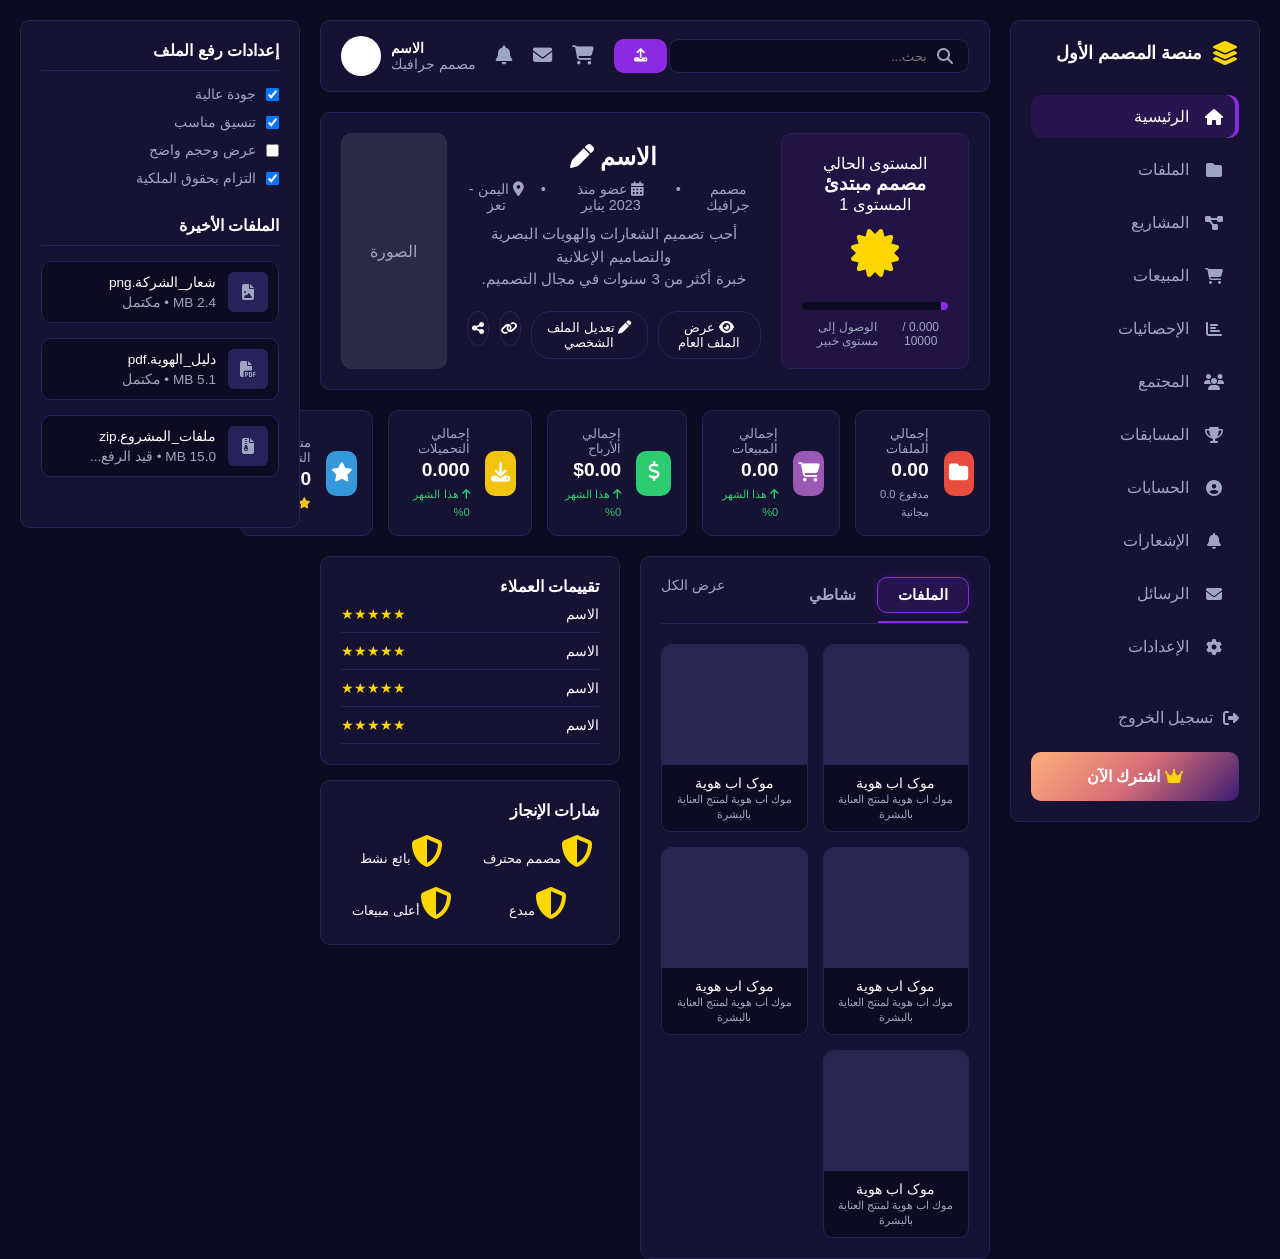
==== index.html @ 0fc4ace8 "FIRST2" ====
<!DOCTYPE html>
<html lang="ar" dir="rtl">

<head>
    <meta charset="UTF-8">
    <meta name="viewport" content="width=device-width, initial-scale=1.0">
    <title>منصة المصمم الأول - Dashboard</title>
    <link rel="stylesheet" href="styles.css">
    <link rel="stylesheet" href="https://cdnjs.cloudflare.com/ajax/libs/font-awesome/6.4.0/css/all.min.css">
    <script src="https://cdn.jsdelivr.net/npm/@supabase/supabase-js@2"></script>
    <script src="supabaseClient.js"></script>
</head>

<body>
    <div class="dashboard-wrapper">

        <aside class="sidebar right-sidebar" id="sidebarRight">
            <div class="brand">
                <i class="fas fa-layer-group brand-icon"></i>
                <h2>منصة المصمم الأول</h2>
            </div>
            <!-- شريط التنقل الجانبي  -->
            <nav class="side-nav">
                <ul id="navMenu">
                    <li class="active" data-target="home-section"><i class="fas fa-home"></i> الرئيسية</li>
                    <li data-target="folders-section"><i class="fas fa-folder"></i> الملفات</li>
                    <li data-target="projects-section"><i class="fas fa-project-diagram"></i> المشاريع</li>
                    <li data-target="sales-section"><i class="fas fa-shopping-cart"></i> المبيعات</li>
                    <li data-target="stats-section"><i class="fas fa-chart-bar"></i> الإحصائيات</li>
                    <li data-target="community-section"><i class="fas fa-users"></i> المجتمع</li>
                    <li data-target="freedit-section"><i class="fas fa-trophy"></i> المسابقات</li>
                    <li data-target="accounts-section"><i class="fas fa-user-circle"></i> الحسابات</li>
                    <li data-target="notifications-section"><i class="fas fa-bell"></i> الإشعارات</li>
                    <li data-target="messages-section"><i class="fas fa-envelope"></i> الرسائل</li>
                    <li data-target="settings-section"><i class="fas fa-cog"></i> الإعدادات</li>
                </ul>
            </nav>

            <div class="sidebar-footer">
                <button class="logout-btn"><i class="fas fa-sign-out-alt"></i> تسجيل الخروج</button>
                <div class="upgrade-card">
                    <i class="fas fa-crown"></i> اشترك الآن
                </div>
            </div>
        </aside>

        <!-- <nav class="side-nav">
        <ul id="navMenu">
            <li class="active" data-target="home-section"><i class="fas fa-home"></i> الرئيسية</li>
            <li data-target="upload-section"><i class="fas fa-folder"></i> الملفات</li>
            <li><i class="fas fa-project-diagram"></i> المشاريع</li>
            <li><i class="fas fa-shopping-cart"></i> المبيعات</li>
        </ul>
        </nav> -->

        <main class="main-workspace">

            <header class="top-nav dynamic-top-nav">
                <button class="burger-btn" id="burgerBtn"><i class="fas fa-bars"></i></button>
                <div class="search-box">
                    <i class="fas fa-search"></i>
                    <input type="text" placeholder="بحث...">
                </div>

                <div class="nav-tools-right">
                    <!-- رفع ملف جديد -->
                    <button class="header-upload-btn"><i class="fas fa-upload"></i> </button>
                    <i class="fas fa-shopping-cart icon-btn"></i>
                    <i class="fas fa-envelope icon-btn"></i>
                    <i class="fas fa-bell icon-btn"></i>
                    <div class="header-user-profile">
                        <div class="user-text">
                            <span class="u-name">الاسم</span>
                            <span class="u-title">مصمم جرافيك</span>
                        </div>
                        <div class="u-avatar"></div>
                    </div>
                </div>
            </header>

            <div id="home-section" class="content-section active">

                <div class="profile-banner">
                    <div class="level-box">
                        <span class="level-title">المستوى الحالي</span>
                        <h3 class="level-name">مصمم مبتدئ</h3>
                        <span class="level-badge-small">المستوى 1</span>
                        <div class="level-icon-wrapper">
                            <i class="fas fa-certificate level-star"></i>
                        </div>
                        <div class="progress-container">
                            <div class="progress-bar" style="width: 5%;"></div>
                        </div>
                        <span class="progress-text">0.000 / 10000 <span class="align-left">الوصول إلى مستوى
                                خبير</span></span>
                    </div>

                    <div class="user-details-box">
                        <h2 class="main-name">الاسم <span class="edit-icon"><i class="fas fa-pen"></i></span></h2>
                        <div class="sub-info">
                            <span>مصمم جرافيك</span> •
                            <span><i class="fas fa-calendar-alt"></i> عضو منذ 2023 يناير</span> •
                            <span><i class="fas fa-map-marker-alt"></i> اليمن - تعز</span>
                        </div>
                        <p class="bio-text">أحب تصميم الشعارات والهويات البصرية والتصاميم الإعلانية<br>خبرة أكثر من 3
                            سنوات في مجال التصميم.</p>
                        <div class="profile-actions">
                            <button class="action-btn outline-btn" id="btnViewPublicProfile" type="button"><i class="fas fa-eye"></i> عرض الملف العام</button>
                            <button class="action-btn outline-btn" id="btnEditProfile" type="button"><i class="fas fa-pen"></i> تعديل الملف
                                الشخصي</button>
                            <button class="icon-circle" type="button"><i class="fas fa-link"></i></button>
                            <button class="icon-circle" type="button"><i class="fas fa-share-alt"></i></button>
                        </div>
                    </div>

                    <div class="user-image-box">
                        <div class="image-placeholder">الصورة</div>
                    </div>
                </div>

                <div class="stats-grid">
                    <div class="stat-card">
                        <div class="stat-icon bg-red"><i class="fas fa-folder"></i></div>
                        <div class="stat-info">
                            <p>إجمالي الملفات</p>
                            <h3>0.00</h3>
                            <small>مدفوع 0.0 مجانية</small>
                        </div>
                    </div>
                    <div class="stat-card">
                        <div class="stat-icon bg-purple"><i class="fas fa-shopping-cart"></i></div>
                        <div class="stat-info">
                            <p>إجمالي المبيعات</p>
                            <h3>0.00</h3>
                            <small class="text-green"><i class="fas fa-arrow-up"></i> هذا الشهر 0%</small>
                        </div>
                    </div>
                    <div class="stat-card">
                        <div class="stat-icon bg-green"><i class="fas fa-dollar-sign"></i></div>
                        <div class="stat-info">
                            <p>إجمالي الأرباح</p>
                            <h3>$0.00</h3>
                            <small class="text-green"><i class="fas fa-arrow-up"></i> هذا الشهر 0%</small>
                        </div>
                    </div>
                    <div class="stat-card">
                        <div class="stat-icon bg-yellow"><i class="fas fa-download"></i></div>
                        <div class="stat-info">
                            <p>إجمالي التحميلات</p>
                            <h3>0.000</h3>
                            <small class="text-green"><i class="fas fa-arrow-up"></i> هذا الشهر 0%</small>
                        </div>
                    </div>
                    <div class="stat-card">
                        <div class="stat-icon bg-blue"><i class="fas fa-star"></i></div>
                        <div class="stat-info">
                            <p>متوسط التقييم</p>
                            <h3>0.0</h3>
                            <small class="text-yellow"><i class="fas fa-star"></i> من 0</small>
                        </div>
                    </div>
                </div>

                <div class="bottom-split-layout">
                    <div class="files-tab-section card-container">
                        <div class="tabs-header">
                            <button class="tab-btn active">الملفات</button>
                            <button class="tab-btn">نشاطي</button>
                            <a href="#" class="view-all">عرض الكل</a>
                        </div>
                        <div class="files-grid">
                            <div class="portfolio-item">
                                <div class="item-thumb"></div>
                                <div class="item-desc">موک اب هوية <br><small>موك اب هوية لمنتج العناية بالبشرة</small>
                                </div>
                            </div>
                            <div class="portfolio-item">
                                <div class="item-thumb"></div>
                                <div class="item-desc">موک اب هوية <br><small>موك اب هوية لمنتج العناية بالبشرة</small>
                                </div>
                            </div>
                            <div class="portfolio-item">
                                <div class="item-thumb"></div>
                                <div class="item-desc">موک اب هوية <br><small>موك اب هوية لمنتج العناية بالبشرة</small>
                                </div>
                            </div>
                            <div class="portfolio-item">
                                <div class="item-thumb"></div>
                                <div class="item-desc">موک اب هوية <br><small>موك اب هوية لمنتج العناية بالبشرة</small>
                                </div>
                            </div>
                            <div class="portfolio-item">
                                <div class="item-thumb"></div>
                                <div class="item-desc">موک اب هوية <br><small>موك اب هوية لمنتج العناية بالبشرة</small>
                                </div>
                            </div>
                        </div>
                    </div>

                    <div class="side-widgets-section">
                        <div class="widget-card card-container">
                            <h4>تقييمات العملاء</h4>
                            <div class="reviews-list">
                                <div class="review-item"><span class="r-name">الاسم</span> <span
                                        class="stars">★★★★★</span></div>
                                <div class="review-item"><span class="r-name">الاسم</span> <span
                                        class="stars">★★★★★</span></div>
                                <div class="review-item"><span class="r-name">الاسم</span> <span
                                        class="stars">★★★★★</span></div>
                                <div class="review-item"><span class="r-name">الاسم</span> <span
                                        class="stars">★★★★★</span></div>
                            </div>
                        </div>
                        <div class="widget-card card-container mt-15">
                            <h4>شارات الإنجاز</h4>
                            <div class="badges-grid">
                                <div class="badge-item"><i class="fas fa-shield-alt gold"></i><small>مصمم محترف</small>
                                </div>
                                <div class="badge-item"><i class="fas fa-shield-alt gold"></i><small>بائع نشط</small>
                                </div>
                                <div class="badge-item"><i class="fas fa-shield-alt gold"></i><small>مبدع</small></div>
                                <div class="badge-item"><i class="fas fa-shield-alt gold"></i><small>أعلى مبيعات</small>
                                </div>
                            </div>
                        </div>
                    </div>
                </div>

            </div>

            <div id="settings-section" class="content-section">
                <div class="settings-card">
                    <div class="settings-header">
                        <h3>إعدادات الملف الشخصي</h3>
                        <p>أدخل أو عدّل بياناتك الشخصية ثم احفظها حتى تصبح متاحة في الملف العام.</p>
                    </div>

                    <form id="profileSettingsForm" class="settings-form">
                        <div class="settings-grid">
                            <label class="settings-field">
                                <span>الاسم الكامل</span>
                                <input type="text" id="profileName" placeholder="أدخل الاسم الكامل" required>
                            </label>
                            <label class="settings-field">
                                <span>المهنة</span>
                                <input type="text" id="profileTitle" placeholder="مثال: مصمم جرافيك">
                            </label>
                            <label class="settings-field">
                                <span>المدينة/الدولة</span>
                                <input type="text" id="profileLocation" placeholder="مثال: اليمن - تعز">
                            </label>
                            <label class="settings-field">
                                <span>عضو منذ</span>
                                <input type="text" id="profileMemberSince" placeholder="مثال: يناير 2023">
                            </label>
                            <label class="settings-field full-width">
                                <span>نبذة عنك</span>
                                <textarea id="profileBio" rows="4" placeholder="اكتب نبذة مختصرة عن خبرتك ومهاراتك..."></textarea>
                            </label>
                            <label class="settings-field full-width">
                                <span>رابط الصورة الشخصية</span>
                                <input type="url" id="profileImage" placeholder="https://example.com/photo.jpg">
                            </label>
                        </div>

                        <div class="settings-actions">
                            <button type="submit" class="action-btn outline-btn">حفظ التغييرات</button>
                            <button type="button" class="action-btn outline-btn" id="btnResetProfile">إعادة تعيين</button>
                        </div>

                        <div id="profileSettingsMessage" class="settings-message" role="status"></div>
                    </form>
                </div>
            </div>

            <div id="folders-section" class="content-section">

                <div class="files-stats-card">
                    <div class="stat-group main-stat">
                        <div class="stat-icon-large"><i class="fas fa-folder"></i></div>
                        <div class="stat-text">
                            <h3>إجمالي الملفات</h3>
                            <p id="statTotalFiles">جاري التحميل...</p>
                        </div>
                    </div>

                    <div class="stat-divider"></div>

                    <div class="stat-group">
                        <p>المساحة المستخدمة</p>
                        <h3 id="statTotalStorage">0 MB</h3>
                        <small>من أصل 10 GB</small>
                    </div>

                    <div class="stat-divider"></div>

                    <div class="stat-group">
                        <p>أنواع الملفات</p>
                        <h3 id="statTotalTypes">0</h3>
                        <small id="statTypesSub">نوع مختلف</small>
                    </div>

                    <div class="stat-divider"></div>

                    <div class="stat-group">
                        <p>الملفات هذا الشهر</p>
                        <h3 class="highlight" id="statThisMonthFiles">0+</h3>
                    </div>
                </div>

                <div class="files-list-container">
                    <div class="list-header-top">
                        <h3>قائمة الملفات المرفوعة</h3>
                        <a href="#" class="view-all-link" id="refreshFilesBtn"><i class="fas fa-sync-alt"></i> تحديث
                            القائمة</a>
                    </div>

                    <div class="list-row header-row">
                        <div class="col-format">اسم وصيغة الملف</div>
                        <div class="col-type">نوع الملف</div>
                        <div class="col-date">تاريخ الإضافة</div>
                        <div class="col-product">المنتج المرتبط</div>
                    </div>

                    <div id="dynamicFilesList">
                        <div class="loading-spinner-box">
                            <i class="fas fa-spinner fa-spin"></i> جاري جلب الملفات من Supabase...
                        </div>
                    </div>
                </div>

            </div>

            <div id="projects-section" class="content-section">

                <div class="projects-tabs">
                    <button class="tab-btn active" data-filter="all">الكل</button>
                    <button class="tab-btn" data-filter="pending">بانتظار التأكيد</button>
                    <button class="tab-btn" data-filter="progress">قيد التنفيذ</button>
                    <button class="tab-btn" data-filter="completed">المكتملة</button>
                </div>

                <div class="projects-grid" id="dynamicProjectsGrid">
                    <div style="grid-column: 1 / -1; text-align: center; padding: 40px; color: var(--text-muted);">
                        <i class="fas fa-spinner fa-spin fa-2x"></i>
                        <p style="margin-top: 10px;">جاري تحميل المشاريع من Supabase...</p>
                    </div>
                </div>

            </div>



            <div id="freedit-section" class="content-section">

                <!-- 1. التبويبات الداخلية للمسابقة (كانت ناقصة في الأعلى) -->
                <div class="contest-internal-tabs">
                    <button class="internal-tab-btn active" data-view="details">تفاصيل المسابقة</button>
                    <button class="internal-tab-btn" data-view="designs">التصاميم</button>
                    <button class="internal-tab-btn" data-view="reviews">تقييمات العملاء</button>
                </div>

                <!-- 2. المحتوى الرئيسي: تم تجميعه هنا داخل بطاقة موحدة (Main Card) تجمع النص والصورة والأزرار والإحصائيات -->
                <main class="main-content competition-main-card">

                    <!-- القسم الأيمن: يحتوي على النصوص والإحصائيات والأزرار -->
                    <div class="competition-info-side">
                        <div class="competition-header">
                            <h1>تصميم هوية بصرية للعناية بالبشرة</h1>
                            <p>نبحث عن تصميم هوية بصرية متكاملة لعلامة تجارية متخصصة في منتجات العناية بالبشرة الطبيعية.
                                نريد هوية تعكس النقاء والطبيعة والثقة والجودة العالمية.</p>
                        </div>

                        <!-- شبكة الإحصائيات الخماسية المتراصة أفقياً -->
                        <div class="competition-stats">
                            <div class="stat-item">
                                <span class="stat-title">قيمة الجائزة</span>
                                <span class="stat-value">💲 إشتراك</span>
                            </div>
                            <div class="stat-item">
                                <span class="stat-title">نوع المسابقة</span>
                                <span class="stat-value">👥 يونيو</span>
                            </div>
                            <div class="stat-item">
                                <span class="stat-title">آخر موعد للتسليم</span>
                                <span class="stat-value">⏰ 30 يونيو 2026</span>
                            </div>
                            <div class="stat-item">
                                <span class="stat-title">تاريخ الإنشاء</span>
                                <span class="stat-value">📅 20 يونيو 2026</span>
                            </div>
                            <div class="stat-item">
                                <span class="stat-title">حالة المسابقة</span>
                                <span class="stat-value text-green">🕒 جارية</span>
                            </div>
                        </div>

                        <!-- أزرار العمليات والتفاعل أسفل الإحصائيات -->
                        <div class="action-buttons">
                            <button class="freedit-btn-submit-contest" id="btnStartParticipation">
                                <i class="fas fa-paper-plane"></i> المشاركة في المسابقة
                            </button>

                            <!-- تم تغيير الفئات لمنع التداخل مع الأزرار الثانوية الأخرى في الموقع -->
                            <button class="freedit-btn-action-secondary">
                                <i class="fas fa-share-alt"></i> مشاركة
                            </button>
                            <button class="freedit-btn-action-secondary">
                                <i class="fas fa-bookmark"></i> حفظ المسابقة
                            </button>

                        </div>
                    </div>

                    <!-- القسم الأيسر: يحتوي على الصورة التعبيرية للمنتجات -->
                    <div class="competition-image-side">
                        <div class="image-preview">
                            <img src="https://images.unsplash.com/photo-1501004318641-b39e6451bec6?ixlib=rb-4.0.3&auto=format&fit=crop&w=800&q=80"
                                alt="صورة تعبيرية للمنتجات">
                        </div>
                    </div>

                </main>

                <!-- 3. الأقسام السفلية (المتطلبات والأسئلة الشائعة جنباً إلى جنب) -->
                <section class="bottom-sections">
                    <div class="requirements card">
                        <h3>نبذة عن المسابقة</h3>
                        <p>نريد تصميم هوية بصرية متكاملة لعلامة تجارية متخصصة في منتجات العناية بالبشرة الطبيعية. الهوية
                            يجب أن تعكس النقاء، الطبيعة، الفخامة، والبساطة.</p>

                        <h3>متطلبات التصميم</h3>
                        <ul>
                            <li><span class="bullet-dot"></span> تصميم شعار إحترافي يعبر عن العلامة التجارية</li>
                            <li><span class="bullet-dot"></span> تصميم نظام ألوان متكامل</li>
                            <li><span class="bullet-dot"></span> إختيار خطين عربي، وإنجليزي</li>
                            <li><span class="bullet-dot"></span> تصميم بطاقة عمل</li>
                            <li><span class="bullet-dot"></span> تصميم ورقة مراسلات</li>
                            <li><span class="bullet-dot"></span> عرض الهوية على تطبيقات واقعية</li>
                        </ul>
                    </div>

                    <div class="faqs card">
                        <h3>الأسئلة الشائعة</h3>
                        <div class="faq-item">
                            <h4>هل يمكن إستخدام نماذج جاهزة؟</h4>
                            <p>لا، يجب أن يكون التصميم من إبداعك الخاص بالكامل.</p>
                        </div>
                        <div class="faq-item">
                            <h4>هل يمكن تعديل التصاميم بعد الإرسال؟</h4>
                            <p>نعم يمكن تعديل تصاميمك قبل إنتهاء فترة التسليم.</p>
                        </div>
                        <div class="faq-item">
                            <h4>ماهو عدد التصاميم المسموح بها؟</h4>
                            <p>يمكنك المشاركة بتصميم واحد فقط في هذي المسابقة.</p>
                        </div>
                    </div>
                </section>

                <!-- ========================================== -->
    <!-- قسم 2: التصاميم (مخفي افتراضياً) -->
    <!-- ========================================== -->
    <div id="contest-designs-view" class="tab-content-view" style="display: none;">
        
        <!-- شريط التصفية والبحث المطابق للصورة -->
        <div class="designs-filter-bar">
            <div class="filter-dropdown-container">
                <select id="designsSortOrder" class="designs-select">
                    <option value="latest">ترتيب التصاميم الاحدث التي قمت بالمسابقة بها</option>
                    <option value="top-rated">الأعلى تقييماً</option>
                </select>
            </div>

            <div class="designs-search-box">
                <input type="text" id="searchDesignsInput">
                <button class="designs-search-btn"><i class="fas fa-search"></i></button>
            </div>
        </div>

        <!-- شبكة عرض كروت التصاميم كما في الصورة -->
        <div class="designs-grid-container" id="liveDesignsGrid">
            <!-- مثال لبطاقة تصميم واحدة (تُكرر ديناميكياً) -->
            <div class="design-card">
                <div class="design-image-placeholder">
                    <i class="far fa-heart heart-icon"></i>
                </div>
                <div class="design-card-info">
                    <h4>تصميم هوية فاخرة</h4>
                    <p>عمار محمد علي</p>
                    <div class="design-rating">
                        <span>4.9</span>
                        <div class="stars">
                            <i class="fas fa-star"></i><i class="fas fa-star"></i><i class="fas fa-star"></i><i class="fas fa-star"></i><i class="fas fa-star"></i>
                        </div>
                    </div>
                </div>
            </div>
            
            <!-- يمكنك تكرار <div class="design-card"> لاختبار الشكل -->
        </div>

    </div>



            </div>
            
            
            <!-- حاوية تبويب التصاميم (مخفية افتراضياً وتظهر عند الضغط على تبويب التصاميم) -->




            <div id="sales-section" class="content-section">

                <div class="sales-summary-grid">
                    <div class="summary-card">
                        <p>إجمالي المبيعات</p>
                        <h3>$12,450.00</h3>
                    </div>
                    <div class="summary-card">
                        <p>عدد الطلبات</p>
                        <h3>142</h3>
                    </div>
                    <div class="summary-card">
                        <p>متوسط قيمة الطلب</p>
                        <h3>$87.67</h3>
                    </div>
                </div>

                <div class="stats-graph-card">
                    <div class="stats-graph-header">
                        <h3>إحصائيات سريعة</h3>
                        <span>آخر 30 يومًا</span>
                    </div>
                    <div class="stats-graph-metrics">
                        <div class="metric-card">
                            <p>الأرباح</p>
                            <h4 id="profitStatValue">$0</h4>
                            <div class="metric-bar"><div id="profitBar"></div></div>
                        </div>
                        <div class="metric-card">
                            <p>المبيعات</p>
                            <h4 id="salesStatValue">$0</h4>
                            <div class="metric-bar"><div id="salesBar"></div></div>
                        </div>
                        <div class="metric-card">
                            <p>المشتركين</p>
                            <h4 id="subsStatValue">0</h4>
                            <div class="metric-bar"><div id="subsBar"></div></div>
                        </div>
                    </div>
                </div>

                <div class="sales-chart-container">
                    <h3>تحليل المبيعات الشهري</h3>
                    <div class="chart-placeholder">
                        <p>تمثيل بياني للمبيعات (مساحة الرسم)</p>
                    </div>
                </div>

                <div class="sales-transactions-container">
                    <h3>آخر المعاملات</h3>
                    <div class="list-row header-row">
                        <div class="col-tran">العميل</div>
                        <div class="col-date">التاريخ</div>
                        <div class="col-amount">المبلغ</div>
                        <div class="col-status">الحالة</div>
                    </div>

                    <div class="list-row file-item">
                        <div class="col-tran">أحمد محمد</div>
                        <div class="col-date">18 يوليو 2026</div>
                        <div class="col-amount">$120.00</div>
                        <div class="col-status"><span class="badge-success">مكتمل</span></div>
                    </div>
                </div>
            </div>




            <div id="freeditContestModal" class="freedit-modal-overlay">
                <div class="freedit-modal-content">

                    <!-- زر إغلاق النافذة في الأعلى يسار -->
                    <button class="freedit-modal-close-btn" id="btnCloseContestModal">
                        <i class="fas fa-times"></i>
                    </button>

                    <!-- شريط التقدم العلوي المرقم من 1 إلى 4 -->
                    <div class="wizard-progress-bar">
                        <div class="step-progress active" data-step="1">
                            <div class="step-number">1</div>
                            <span class="step-label">رفع العمل والوصف</span>
                        </div>
                        <div class="step-line"></div>
                        <div class="step-progress" data-step="2">
                            <div class="step-number">2</div>
                            <span class="step-label">معلومات العمل</span>
                        </div>
                        <div class="step-line"></div>
                        <div class="step-progress" data-step="3">
                            <div class="step-number">3</div>
                            <span class="step-label">معاينة</span>
                        </div>
                        <div class="step-line"></div>
                        <div class="step-progress" data-step="4">
                            <div class="step-number">4</div>
                            <span class="step-label">إرسال</span>
                        </div>
                    </div>

                    <!-- محتوى خطوة الرفع الأساسي -->
                    <div class="wizard-main-layout">
                        <!-- منطقة رفع الملفات والمعاينة -->
                        <div class="upload-area-side">

                            <!-- ================= الخطوة 1: رفع العمل والوصف ================= -->
                            <div class="wizard-step-content" id="step-content-1">
                                <div class="drag-drop-zone" id="contestDragDropZone">
                                    <i class="fas fa-cloud-upload-alt upload-icon"></i>
                                    <h3>ارفع تصميمك هنا</h3>
                                    <p>(إسحب وأفلت أو إضغط لاختيار ملف)</p>
                                    <span class="supported-formats">الصيغ المدعومة: JPG, PNG, PSD, AI, PDF</span>
                                    <input type="file" id="contestFileInput" hidden multiple accept="image/*,.psd,.ai,.pdf">
                                    <button class="btn-browse-file" type="button"
                                        onclick="document.getElementById('contestFileInput').click()">إختيار ملف من
                                        جهازك</button>
                                </div>

                                <div class="design-description-field">
                                    <label for="designDesc">وصف التصميم الخاص بك</label>
                                    <textarea id="designDesc"
                                        placeholder="اكتب نبذة مختصرة تشرح فيها فكرة تصميمك الفنية ونظام الألوان المستخدم..."></textarea>
                                </div>

                                <div class="image-previews-grid" id="imagePreviewsGrid">
                                    <!-- سيتم توليد الصور المرفوعة هنا ديناميكياً بواسطة JS -->
                                    <div class="add-more-thumb" onclick="document.getElementById('contestFileInput').click()">
                                        <i class="fas fa-plus"></i>
                                        <span>إضافة صورة</span>
                                    </div>
                                </div>
                            </div>

                            <!-- ================= الخطوة 2: معلومات العمل والأسئلة والتوضيحات ================= -->
                            <div class="wizard-step-content hidden" id="step-content-2">
                                <div class="form-group-wizard">
                                    <label for="workTitle">عنوان العمل الفني</label>
                                    <input type="text" id="workTitle" class="wizard-input"
                                        placeholder="مثال: هوية بشرة نقية الإبداعية">
                                </div>

                                <div class="form-group-wizard" style="margin-top: 20px;">
                                    <label>الأدوات والبرامج المستخدمة في التصميم</label>
                                    <div class="checkbox-tools-grid">
                                        <label class="tool-check"><input type="checkbox" name="tools"
                                                value="Adobe Photoshop"> Photoshop</label>
                                        <label class="tool-check"><input type="checkbox" name="tools"
                                                value="Adobe Illustrator"> Illustrator</label>
                                        <label class="tool-check"><input type="checkbox" name="tools" value="Figma">
                                            Figma</label>
                                        <label class="tool-check"><input type="checkbox" name="tools"
                                                value="Adobe InDesign"> InDesign</label>
                                    </div>
                                </div>
                            </div>

                            <!-- ================= الخطوة 3: معاينة مراجعة نهائية ================= -->
                            <div class="wizard-step-content hidden" id="step-content-3">
                                <div class="preview-summary-card">
                                    <h3>مراجعة تفاصيل مشاركتك قبل الإرسال</h3>
                                    <div class="summary-item"><strong>عنوان العمل:</strong> <span
                                            id="summaryTitle">-</span></div>
                                    <div class="summary-item"><strong>الوصف الفني:</strong> <span
                                            id="summaryDesc">-</span></div>
                                    <div class="summary-item"><strong>الأدوات المستخدمة:</strong> <span
                                            id="summaryTools">-</span></div>
                                    <div class="summary-item"><strong>عدد الملفات المرفوعة:</strong> <span
                                            id="summaryFilesCount">0</span></div>
                                </div>
                            </div>

                            <!-- ================= الخطوة 4: إرسال (تأكيد المشاركة) ================= -->
                            <div class="wizard-step-content hidden" id="step-content-4"
                                style="text-align: center; padding: 40px 20px;">
                                <div class="success-animated-icon"><i class="fas fa-check-circle"
                                        style="font-size: 60px; color: #4caf50;"></i></div>
                                <h2 style="margin-top: 20px;">تم إرسال مشاركتك بنجاح!</h2>
                                <p style="color: #a0a0a0; margin-top: 10px;">شكراً لك، تم حفظ تصاميمك وبياناتك في قاعدة
                                    بيانات المسابقة بنجاح وجاري مراجعتها.</p>
                            </div>

                        </div>


                        <!-- إرشادات رفع العمل -->
                        <aside class="upload-guidelines-side">
                            <h3>إرشادات رفع العمل</h3>
                            <ul class="guidelines-list">
                                <li><i class="fas fa-check-circle"></i> التأكد من أن العمل أصلي ومن مجهودك الخاص.</li>
                                <li><i class="fas fa-check-circle"></i> الالتزام بمواضيع المسابقة ومدتها المحددة.</li>
                                <li><i class="fas fa-check-circle"></i> عدم تقديم أي عمل إباحي أو احتيالي.</li>
                                <li><i class="fas fa-check-circle"></i> التأكد من وضوح التفاصيل وجودة التصميم.</li>
                            </ul>
                        </aside>
                    </div>

                    <!-- أسفل الصفحة: الشروط وأزرار التنقل -->
                    <footer class="wizard-footer">
                        <p class="terms-text">التقديم يعني الموافقة التامة على شروط وأحكام منصة FREEDIT.</p>
                        <div class="wizard-navigation-buttons">
                            <button class="btn-next-step" id="btnNextStep">التالي <i
                                    class="fas fa-arrow-left"></i></button>
                        </div>
                    </footer>

                </div>
            </div>

            <div id="upload-section" class="content-section">
                <div class="drag-drop-container" id="dropZone">...</div>
            </div>

        </main>

        <aside class="sidebar left-sidebar" id="sidebarLeft">
            <div class="context-section">
                <h3 class="section-title">إعدادات رفع الملف</h3>
                <div class="checkbox-group">
                    <label class="checkbox-label"><input type="checkbox" checked> جودة عالية</label>
                    <label class="checkbox-label"><input type="checkbox" checked> تنسيق مناسب</label>
                    <label class="checkbox-label"><input type="checkbox"> عرض وحجم واضح</label>
                    <label class="checkbox-label"><input type="checkbox" checked> التزام بحقوق الملكية</label>
                </div>
            </div>

            <div class="context-section">
                <h3 class="section-title">الملفات الأخيرة</h3>
                <div class="recent-uploads-list">
                    <div class="mini-card">
                        <div class="file-thumb"><i class="fas fa-file-image"></i></div>
                        <div class="file-details">
                            <span class="file-name">شعار_الشركة.png</span>
                            <span class="file-meta">2.4 MB • مكتمل</span>
                        </div>
                    </div>
                    <div class="mini-card">
                        <div class="file-thumb"><i class="fas fa-file-pdf"></i></div>
                        <div class="file-details">
                            <span class="file-name">دليل_الهوية.pdf</span>
                            <span class="file-meta">5.1 MB • مكتمل</span>
                        </div>
                    </div>
                    <div class="mini-card">
                        <div class="file-thumb"><i class="fas fa-file-archive"></i></div>
                        <div class="file-details">
                            <span class="file-name">ملفات_المشروع.zip</span>
                            <span class="file-meta">15.0 MB • قيد الرفع...</span>
                        </div>
                    </div>
                </div>
            </div>
        </aside>

    </div>


    <div class="modal-overlay" id="uploadModal">
        <div class="modal-container">
            <div class="modal-header">
                <h3><i class="fas fa-cloud-upload-alt"></i> رفع ملف جديد</h3>
                <button class="modal-close-btn" id="closeModalBtn">&times;</button>
            </div>

            <form id="uploadForm" class="modal-body">
                <div class="drag-drop-zone" id="dropZone">
                    <i class="fas fa-file-upload modal-upload-icon"></i>
                    <p>اسحب الملف هنا أو <label for="fileInput" class="file-browse-label">تصفح الملفات</label></p>
                    <input type="file" id="fileInput" required style="display: none;">
                    <span class="selected-file-name" id="selectedFileName">لم يتم اختيار ملف بعد</span>
                </div>

                <div class="upload-progress-container" id="progressContainer" style="display: none;">
                    <div class="progress-bar-fill" id="progressBarFill"></div>
                    <span class="progress-percentage" id="progressText">0%</span>
                </div>

                <div class="form-grid">
                    <div class="input-group">
                        <label for="modalFileName"><i class="fas fa-heading"></i> اسم الملف</label>
                        <input type="text" id="modalFileName" class="custom-input" placeholder="أدخل اسم الملف"
                            required>
                    </div>

                    <div class="input-group">
                        <label for="modalFileFormat"><i class="fas fa-code"></i> صيغة الملف</label>
                        <input type="text" id="modalFileFormat" class="custom-input" placeholder="مثال: PDF, PSD, PNG"
                            required>
                    </div>

                    <div class="input-group">
                        <label for="modalFileType"><i class="fas fa-tags"></i> نوع الملف</label>
                        <select id="modalFileType" class="custom-input custom-select" required>
                            <option value="">اختر نوع الملف</option>
                            <option value="هوية بصرية">هوية بصرية</option>
                            <option value="موك أب">موك أب</option>
                            <option value="شعار">شعار</option>
                            <option value="تطبيق واسط">تصميم واجهات UI/UX</option>
                            <option value="منشورات تواصل">منشورات تواصل اجتماعي</option>
                            <option value="ملف مدفوع">ملف مدفوع</option>
                            <option value="ملف مجاني">ملف مجاني</option>
                        </select>
                    </div>

                    <div class="input-group">
                        <label for="modalAddDate"><i class="fas fa-calendar-alt"></i> تاريخ الإضافة</label>
                        <input type="date" id="modalAddDate" class="custom-input" required>
                    </div>

                    <div class="input-group full-width">
                        <label for="modalProductName"><i class="fas fa-box-open"></i> اسم المنتج</label>
                        <input type="text" id="modalProductName" class="custom-input"
                            placeholder="أدخل اسم المنتج المرتبط بهذا الملف" required>
                    </div>
                </div>

                <div id="modalAlert" class="modal-alert" style="display: none;"></div>

                <div class="modal-footer">
                    <button type="button" class="btn-cancel" id="cancelModalBtn">إلغاء</button>
                    <button type="submit" class="btn-submit-upload" id="submitUploadBtn">
                        <i class="fas fa-paper-plane"></i> حفظ ورفع الملف
                    </button>
                </div>
            </form>
        </div>
    </div>
    <script src="script.js"></script>
</body>

</html>
---- styles.css ----
/* 1. Visual Identity and Color Scheme */
:root {
    --bg-base: #0d0b21;
    --bg-card: #151233;
    --border-neon: #27225a;
    --text-main: #ffffff;
    --text-muted: #a0a5c1;
    --accent-glow: #8a2be2;
    --accent-gold: #ffd700;
    --border-rad: 10px;
    --transition-speed: 0.3s;
}

* {
    margin: 0;
    padding: 0;
    box-sizing: border-box;
    font-family: 'Segoe UI', Tahoma, Geneva, Verdana, sans-serif;
}

body {
    background-color: var(--bg-base);
    color: var(--text-main);
    min-height: 100vh;
    overflow-x: hidden;
}

/* 2. General Structure (Grid) */
.dashboard-wrapper {
    display: grid;
    grid-template-columns: 250px 1fr 280px;
    height: 100vh;
    gap: 20px;
    padding: 20px;
    align-items: start;
}

/* Common Sidebar Styles */
.sidebar {
    background-color: var(--bg-card);
    border: 1px solid var(--border-neon);
    border-radius: var(--border-rad);
    padding: 20px;
    display: flex;
    flex-direction: column;
    overflow-y: auto;
}

/* A. Right Column */
.brand {
    display: flex;
    align-items: center;
    gap: 10px;
    margin-bottom: 30px;
    color: var(--text-main);
}
.brand-icon {
    font-size: 1.5rem;
    color: var(--accent-gold);
}
.brand h2 {
    font-size: 1.1rem;
}

.side-nav ul {
    list-style: none;
}
.side-nav li {
    padding: 12px 15px;
    margin-bottom: 10px;
    color: var(--text-muted);
    cursor: pointer;
    border-radius: var(--border-rad);
    display: flex;
    align-items: center;
    gap: 15px;
    transition: all var(--transition-speed);
}
.side-nav li i {
    width: 20px;
    text-align: center;
}
.side-nav li:hover, .side-nav li.active {
    background-color: rgba(138, 43, 226, 0.15);
    color: var(--text-main);
    box-shadow: inset -4px 0 0 var(--accent-glow);
}

.sidebar-footer {
    margin-top: auto;
    padding-top: 20px;
}
.logout-btn {
    background: none;
    border: none;
    color: var(--text-muted);
    cursor: pointer;
    width: 100%;
    text-align: right;
    padding: 10px 0;
    font-size: 1rem;
    display: flex;
    gap: 10px;
    align-items: center;
}
.logout-btn:hover {
    color: #ff4d4d;
}
.upgrade-card {
    margin-top: 15px;
    background: linear-gradient(135deg, #ffaf7b, #d76d77, #3a1c71);
    padding: 15px;
    border-radius: var(--border-rad);
    text-align: center;
    cursor: pointer;
    font-weight: 600;
}
.upgrade-card i {
    color: var(--accent-gold);
}

/* B. Middle Column */
.main-workspace {
    display: flex;
    flex-direction: column;
    gap: 20px;
}

.top-nav {
    display: flex;
    justify-content: space-between;
    align-items: center;
    background-color: var(--bg-card);
    border: 1px solid var(--border-neon);
    border-radius: var(--border-rad);
    padding: 15px 20px;
}
.burger-btn {
    display: none;
    background: none;
    border: none;
    color: var(--text-main);
    font-size: 1.5rem;
    cursor: pointer;
}
.nav-tools {
    display: flex;
    gap: 20px;
    color: var(--text-muted);
    font-size: 1.2rem;
    margin-right: auto; /* Aligns to the left in RTL */
}
.nav-tools i {
    cursor: pointer;
    transition: var(--transition-speed);
}
.nav-tools i:hover {
    color: var(--text-main);
}
.profile-icon {
    color: var(--text-main);
}

.content-area {
    background-color: var(--bg-card);
    border: 1px solid var(--border-neon);
    border-radius: var(--border-rad);
    padding: 30px;
    flex-grow: 1;
    display: flex;
    flex-direction: column;
    gap: 25px;
}

/* Dragover State Applied Here */
.drag-drop-container {
    border: 2px dashed var(--border-neon);
    border-radius: var(--border-rad);
    padding: 50px 20px;
    text-align: center;
    background-color: rgba(39, 34, 90, 0.3);
    transition: all var(--transition-speed);
}
.drag-drop-container.active-drag {
    background-color: rgba(138, 43, 226, 0.2);
    border-color: var(--accent-glow);
}
.icon-large {
    font-size: 3rem;
    color: var(--accent-glow);
    margin-bottom: 15px;
}
.drag-drop-container p {
    margin-bottom: 20px;
    font-size: 1.1rem;
}
.browse-btn {
    background: transparent;
    color: var(--text-main);
    border: 1px solid var(--border-neon);
    padding: 10px 20px;
    border-radius: var(--border-rad);
    cursor: pointer;
    transition: var(--transition-speed);
}
.browse-btn:hover {
    background-color: var(--accent-glow);
    border-color: var(--accent-glow);
}

.form-group {
    display: flex;
    flex-direction: column;
    gap: 15px;
}
.custom-input {
    background-color: var(--bg-base);
    border: 1px solid var(--border-neon);
    color: var(--text-main);
    padding: 15px;
    border-radius: var(--border-rad);
    outline: none;
    transition: var(--transition-speed);
}
/* Focus State Applied Here */
.custom-input:focus {
    border-color: var(--accent-glow);
    box-shadow: 0 0 8px rgba(138, 43, 226, 0.5);
}
.textarea-field {
    resize: vertical;
    min-height: 100px;
}

.action-footer {
    display: flex;
    justify-content: flex-end; /* Bottom left in RTL */
    margin-top: auto;
}
.primary-upload-btn {
    background-color: var(--accent-glow);
    color: var(--text-main);
    border: none;
    padding: 12px 25px;
    border-radius: var(--border-rad);
    cursor: pointer;
    font-size: 1rem;
    display: flex;
    align-items: center;
    gap: 10px;
    transition: var(--transition-speed);
}
.primary-upload-btn:hover {
    filter: brightness(1.2);
}

/* C. Left Column */
.context-section {
    margin-bottom: 30px;
}
.section-title {
    font-size: 1rem;
    margin-bottom: 15px;
    padding-bottom: 10px;
    border-bottom: 1px solid var(--border-neon);
}
.checkbox-group {
    display: flex;
    flex-direction: column;
    gap: 12px;
}
.checkbox-label {
    display: flex;
    align-items: center;
    gap: 10px;
    color: var(--text-muted);
    font-size: 0.9rem;
    cursor: pointer;
}
.recent-uploads-list {
    display: flex;
    flex-direction: column;
    gap: 15px;
}
.mini-card {
    display: flex;
    align-items: center;
    gap: 12px;
    background-color: var(--bg-base);
    border: 1px solid var(--border-neon);
    padding: 10px;
    border-radius: var(--border-rad);
}
.file-thumb {
    width: 40px;
    height: 40px;
    background-color: var(--border-neon);
    border-radius: 6px;
    display: flex;
    align-items: center;
    justify-content: center;
    color: var(--text-muted);
}
.file-details {
    display: flex;
    flex-direction: column;
    font-size: 0.85rem;
}
.file-name {
    color: var(--text-main);
    margin-bottom: 4px;
}
.file-meta {
    color: var(--text-muted);
}
/* ========================================= */
/* إعدادات SPA (تطبيق الصفحة الواحدة) */
/* ========================================= */
.content-section {
    display: none;
    animation: fadeIn 0.4s ease;
}
.content-section.active {
    display: flex;
    flex-direction: column;
    gap: 20px;
    position: relative;
    z-index: 1;
}
.main-workspace {
    display: flex;
    flex-direction: column;
    gap: 20px;
    min-width: 0;
    position: relative;
    z-index: 1;
}
.sidebar {
    position: relative;
    z-index: 2;
}
.modal-overlay,
.freedit-modal-overlay {
    isolation: isolate;
}
.contest-shell {
    display: flex;
    flex-direction: column;
    gap: 20px;
}
.contest-tab-content {
    display: none;
}
@keyframes fadeIn {
    from { opacity: 0; transform: translateY(10px); }
    to { opacity: 1; transform: translateY(0); }
}

/* ========================================= */
/* الشريط العلوي الجديد */
/* ========================================= */
.dynamic-top-nav {
    display: flex;
    justify-content: space-between;
    align-items: center;
}
.search-box {
    display: flex;
    align-items: center;
    background-color: var(--bg-base);
    border: 1px solid var(--border-neon);
    border-radius: var(--border-rad);
    padding: 8px 15px;
    width: 300px;
}
.search-box input {
    background: transparent; border: none; color: var(--text-main); outline: none; margin-right: 10px; width: 100%;
}
.search-box i { color: var(--text-muted); }

.nav-tools-right {
    display: flex;
    align-items: center;
    gap: 20px;
}
.header-upload-btn {
    background-color: var(--accent-glow); color: var(--text-main); border: none; padding: 10px 20px; border-radius: var(--border-rad); cursor: pointer; display: flex; gap: 8px; align-items: center;
}
.icon-btn { color: var(--text-muted); font-size: 1.2rem; cursor: pointer; transition: 0.3s; }
.icon-btn:hover { color: var(--text-main); }
.header-user-profile { display: flex; align-items: center; gap: 10px; }
.user-text { display: flex; flex-direction: column; text-align: left; font-size: 0.85rem; }
.u-name { color: var(--text-main); font-weight: bold; }
.u-title { color: var(--text-muted); }
.u-avatar { width: 40px; height: 40px; background-color: #fff; border-radius: 50%; }

/* ========================================= */
/* 1. بطاقة الملف الشخصي */
/* ========================================= */
.profile-banner {
    display: flex;
    justify-content: space-between;
    background-color: var(--bg-card);
    border: 1px solid var(--border-neon);
    border-radius: var(--border-rad);
    padding: 20px;
    gap: 20px;
}
.level-box {
    background-color: rgba(138, 43, 226, 0.1);
    border: 1px solid var(--border-neon);
    border-radius: var(--border-rad);
    padding: 20px;
    width: 250px;
    text-align: center;
    position: relative;
}
.level-star { font-size: 3rem; color: var(--accent-gold); margin: 15px 0; }
.progress-container { background-color: var(--bg-base); height: 8px; border-radius: 4px; overflow: hidden; margin: 10px 0; }
.progress-bar { background-color: var(--accent-glow); height: 100%; }
.progress-text { font-size: 0.75rem; color: var(--text-muted); display: flex; justify-content: space-between; }

.user-details-box {
    flex-grow: 1;
    display: flex;
    flex-direction: column;
    justify-content: center;
    align-items: center;
    text-align: center;
}
.sub-info { color: var(--text-muted); font-size: 0.9rem; margin: 10px 0; display: flex; gap: 15px; justify-content: center; }
.bio-text { color: var(--text-muted); font-size: 0.95rem; margin-bottom: 20px; line-height: 1.5; }
.profile-actions { display: flex; gap: 10px; justify-content: center; }
.outline-btn { background: transparent; border: 1px solid var(--border-neon); color: var(--text-main); padding: 8px 15px; border-radius: 20px; cursor: pointer; }
.icon-circle { background: transparent; border: 1px solid var(--border-neon); color: var(--text-main); width: 35px; height: 35px; border-radius: 50%; cursor: pointer; }

.user-image-box {
    width: 150px;
}
.image-placeholder {
    width: 100%; height: 100%; min-height: 150px; background-color: rgba(255,255,255,0.1); border-radius: var(--border-rad); display: flex; align-items: center; justify-content: center; color: var(--text-muted);
}

/* ========================================= */
/* 2. إعدادات الملف الشخصي */
/* ========================================= */
.settings-card {
    background-color: var(--bg-card);
    border: 1px solid var(--border-neon);
    border-radius: var(--border-rad);
    padding: 24px;
    display: flex;
    flex-direction: column;
    gap: 20px;
}
.settings-header h3 {
    margin-bottom: 8px;
    font-size: 1.25rem;
}
.settings-header p {
    color: var(--text-muted);
    line-height: 1.7;
}
.settings-form {
    display: flex;
    flex-direction: column;
    gap: 16px;
}
.settings-grid {
    display: grid;
    grid-template-columns: repeat(2, minmax(0, 1fr));
    gap: 16px;
}
.settings-field {
    display: flex;
    flex-direction: column;
    gap: 8px;
    color: var(--text-muted);
}
.settings-field span {
    font-size: 0.9rem;
}
.settings-field input,
.settings-field textarea {
    background-color: var(--bg-base);
    border: 1px solid var(--border-neon);
    border-radius: var(--border-rad);
    color: var(--text-main);
    padding: 12px 14px;
    outline: none;
}
.settings-field textarea {
    min-height: 110px;
    resize: vertical;
}
.settings-field input:focus,
.settings-field textarea:focus {
    border-color: var(--accent-glow);
    box-shadow: 0 0 8px rgba(138, 43, 226, 0.25);
}
.full-width {
    grid-column: 1 / -1;
}
.settings-actions {
    display: flex;
    gap: 10px;
    flex-wrap: wrap;
}
.settings-message {
    min-height: 24px;
    font-size: 0.95rem;
    color: var(--text-muted);
}
.settings-message.success {
    color: #2ecc71;
}
.settings-message.info {
    color: #ffd700;
}

/* ========================================= */
/* 2. بطاقات الإحصائيات */
/* ========================================= */
.stats-grid {
    display: grid;
    grid-template-columns: repeat(5, 1fr);
    gap: 15px;
}
.stat-card {
    background-color: var(--bg-card); border: 1px solid var(--border-neon); border-radius: var(--border-rad); padding: 15px; display: flex; align-items: center; gap: 15px;
}
.stat-icon { width: 45px; height: 45px; border-radius: var(--border-rad); display: flex; align-items: center; justify-content: center; font-size: 1.2rem; color: white; }
.bg-red { background-color: #e74c3c; } .bg-purple { background-color: #9b59b6; } .bg-green { background-color: #2ecc71; } .bg-yellow { background-color: #f1c40f; } .bg-blue { background-color: #3498db; }
.stat-info p { font-size: 0.8rem; color: var(--text-muted); }
.stat-info h3 { font-size: 1.2rem; margin: 3px 0; }
.stat-info small { font-size: 0.7rem; color: var(--text-muted); }
.text-green { color: #2ecc71 !important; } .text-yellow { color: #f1c40f !important; }

/* ========================================= */
/* 3. القسم السفلي (تخطيط ثنائي) */
/* ========================================= */
.bottom-split-layout { display: grid; grid-template-columns: 1fr 300px; gap: 20px; }
.card-container { background-color: var(--bg-card); border: 1px solid var(--border-neon); border-radius: var(--border-rad); padding: 20px; }
.tabs-header { display: flex; border-bottom: 1px solid var(--border-neon); padding-bottom: 10px; margin-bottom: 20px; position: relative; }
.tab-btn { background: none; border: none; color: var(--text-muted); font-size: 1.1rem; padding: 0 20px; cursor: pointer; }
.tab-btn.active { color: var(--accent-glow); font-weight: bold; position: relative; }
.tab-btn.active::after { content: ''; position: absolute; bottom: -11px; left: 0; width: 100%; height: 2px; background-color: var(--accent-glow); }
.view-all { position: absolute; left: 0; color: var(--text-muted); text-decoration: none; font-size: 0.9rem; }

.files-grid { display: grid; grid-template-columns: repeat(auto-fill, minmax(130px, 1fr)); gap: 15px; }
.portfolio-item { background-color: var(--bg-base); border-radius: var(--border-rad); overflow: hidden; border: 1px solid var(--border-neon); }
.item-thumb { height: 120px; background-color: #2a2550; }
.item-desc { padding: 10px; font-size: 0.85rem; text-align: center; }
.item-desc small { color: var(--text-muted); font-size: 0.7rem; }

.reviews-list .review-item { display: flex; justify-content: space-between; padding: 10px 0; border-bottom: 1px solid var(--border-neon); font-size: 0.9rem; }
.reviews-list .stars { color: var(--accent-gold); }
.badges-grid { display: grid; grid-template-columns: repeat(2, 1fr); gap: 15px; text-align: center; margin-top: 15px; }
.badge-item i { font-size: 2rem; color: var(--accent-gold); margin-bottom: 5px; }
.mt-15 { margin-top: 15px; }

/* تجاوب إضافي للموبايل */
@media (max-width: 1200px) {
    .profile-banner { flex-direction: column; align-items: center; }
    .stats-grid { grid-template-columns: repeat(3, 1fr); }
    .bottom-split-layout { grid-template-columns: 1fr; }
}
@media (max-width: 768px) {
    .stats-grid { grid-template-columns: repeat(2, 1fr); }
    .search-box { display: none; } /* إخفاء البحث في الجوال لتوفير المساحة */
}

/* 3. Responsiveness (Mobile & Burger Menu) */
@media (max-width: 1024px) {
    .dashboard-wrapper {
        grid-template-columns: 1fr;
        height: auto;
        padding: 10px;
    }
    
    .burger-btn {
        display: block;
    }
    
    /* Convert Sidebars to Pop-up Burger Menus */
    .sidebar {
        position: fixed;
        top: 0;
        height: 100vh;
        width: 280px;
        z-index: 1000;
        transition: transform var(--transition-speed) ease;
        box-shadow: 0 0 20px rgba(0,0,0,0.8);
    }
    
    .right-sidebar {
        right: 0;
        transform: translateX(100%);
    }
    
    .right-sidebar.show {
        transform: translateX(0);
    }

    .left-sidebar {
        display: none; /* Hidden on extreme mobile to save space, or stack if preferred. Specification says: "arranged vertically on top of each other" for the three sections. Let's adjust to vertical stack instead of hide. */
        position: relative;
        width: 100%;
        height: auto;
        box-shadow: none;
    }

    /* Stacking sections vertically as requested: "three sections arranged vertically on top of each other" */
    .dashboard-wrapper {
        display: flex;
        flex-direction: column;
    }
}

/* المجلدات */

/* ========================================= */
/* 3. واجهة الملفات (Folders Section) */
/* ========================================= */

/* بطاقة الإحصائيات العلوية */
.files-stats-card {
    display: flex;
    justify-content: space-between;
    align-items: center;
    background-color: var(--bg-card);
    border: 1px solid var(--border-neon);
    border-radius: var(--border-rad);
    padding: 25px 30px;
    margin-bottom: 10px;
}
.stat-group {
    display: flex;
    flex-direction: column;
    align-items: center;
    text-align: center;
}
.stat-group p {
    color: var(--text-muted);
    font-size: 0.9rem;
    margin-bottom: 5px;
}
.stat-group h3 {
    color: var(--text-main);
    font-size: 1.2rem;
}
.stat-group small {
    color: var(--text-muted);
    font-size: 0.8rem;
}
.stat-group.main-stat {
    flex-direction: row;
    gap: 15px;
    text-align: right;
}
.stat-icon-large {
    width: 60px;
    height: 60px;
    background-color: var(--accent-glow);
    border-radius: var(--border-rad);
    display: flex;
    align-items: center;
    justify-content: center;
    font-size: 1.8rem;
    color: var(--text-main);
}
.stat-divider {
    width: 1px;
    height: 50px;
    background-color: var(--border-neon);
}

/* قائمة الملفات (الجدول) */
.files-list-container {
    background-color: var(--bg-card);
    border: 1px solid var(--border-neon);
    border-radius: var(--border-rad);
    padding: 20px;
    display: flex;
    flex-direction: column;
    gap: 15px;
}
.list-header-top {
    display: flex;
    justify-content: flex-end;
    margin-bottom: 10px;
}
.view-all-link {
    color: var(--text-muted);
    text-decoration: none;
    font-size: 0.9rem;
    transition: 0.3s;
}
.view-all-link:hover {
    color: var(--text-main);
}

/* تخطيط صفوف الجدول */
.list-row {
    display: grid;
    grid-template-columns: 2fr 1fr 1fr 1fr;
    align-items: center;
    padding: 15px 20px;
    border-radius: var(--border-rad);
}
.header-row {
    border-bottom: 1px solid var(--border-neon);
    padding-bottom: 15px;
    color: var(--text-main);
    font-weight: bold;
    border-radius: 0;
}
.header-row > div {
    text-align: center;
}
.header-row .col-format {
    text-align: right;
}

/* تنسيق عناصر الملفات */
.file-item {
    background-color: #1e1941; /* لون خلفية أفتح قليلاً للصفوف */
    border: 1px solid var(--border-neon);
    transition: all var(--transition-speed);
}
.file-item:hover {
    background-color: rgba(138, 43, 226, 0.2);
    border-color: var(--accent-glow);
}
.file-item > div {
    text-align: center;
    color: var(--text-main);
    font-weight: bold;
    font-size: 0.95rem;
}

/* تنسيق عمود صيغة الملف */
.file-format-info {
    display: flex;
    align-items: center;
    gap: 15px;
    text-align: right !important;
}
.pdf-icon-box {
    background-color: #ff0000;
    color: #fff;
    padding: 10px 12px;
    border-radius: 8px;
    font-weight: bold;
    font-size: 0.9rem;
}
.file-name-info {
    display: flex;
    flex-direction: column;
}
.file-name-info strong {
    font-size: 0.95rem;
}
.file-name-info span {
    font-size: 0.75rem;
    color: var(--text-muted);
    font-weight: normal;
}
.file-img-placeholder {
    margin-right: auto; /* لدفعه إلى اليسار داخل عمود الفورمات */
    background-color: rgba(255, 255, 255, 0.05);
    border: 1px dashed var(--text-muted);
    padding: 8px 15px;
    border-radius: 6px;
    color: var(--text-muted);
    font-size: 0.8rem;
}

/* التجاوب مع شاشات الجوال */
@media (max-width: 1024px) {
    .files-stats-card {
        flex-wrap: wrap;
        gap: 20px;
        justify-content: center;
    }
    .stat-divider {
        display: none;
    }
    .list-row {
        grid-template-columns: 1fr;
        gap: 10px;
        text-align: right;
    }
    .header-row {
        display: none; /* إخفاء عناوين الجدول في الجوال */
    }
    .file-item > div {
        text-align: right;
    }
    .file-img-placeholder {
        display: none; /* إخفاء الصورة الرمزية في الشاشات الصغيرة لتوفير المساحة */
    }
}
.placeholder-box {
    display: flex;
    justify-content: center;
    align-items: center;
    height: 350px;
    color: var(--text-muted);
    font-size: 1.2rem;
    border: 1px dashed var(--border-neon);
    border-radius: var(--border-rad);
    background-color: var(--bg-card);
}




/* ========================================= */
/* 4. واجهة المشاريع (Projects Section) */
/* ========================================= */

/* شريط التبويب العلوي */
.projects-tabs {
    display: flex;
    gap: 15px;
    margin-bottom: 25px;
    border-bottom: 1px solid var(--border-neon);
    padding-bottom: 15px;
}
.tab-btn {
    background: none;
    border: 1px solid transparent;
    color: var(--text-muted);
    padding: 8px 20px;
    font-size: 0.95rem;
    font-weight: bold;
    cursor: pointer;
    border-radius: var(--border-rad);
    transition: all var(--transition-speed);
}
.tab-btn:hover, .tab-btn.active {
    color: var(--text-main);
    background-color: rgba(138, 43, 226, 0.15);
    border-color: var(--accent-glow);
    box-shadow: 0 0 10px rgba(138, 43, 226, 0.2);
}

/* شبكة كروت المشاريع */
.projects-grid {
    display: grid;
    grid-template-columns: repeat(auto-fill, minmax(320px, 1fr));
    gap: 25px;
}

/* الكرت الفردي للمشروع */
.project-card {
    background-color: var(--bg-card);
    border: 1px solid var(--border-neon);
    border-radius: var(--border-rad);
    padding: 20px;
    display: flex;
    flex-direction: column;
    justify-content: space-between;
    min-height: 240px;
    transition: all var(--transition-speed);
}
.project-card:hover {
    transform: translateY(-5px);
    border-color: var(--accent-glow);
    box-shadow: 0 8px 20px rgba(138, 43, 226, 0.15);
}

/* الهيدر داخل الكرت */
.card-p-header {
    display: flex;
    justify-content: space-between;
    align-items: center;
    margin-bottom: 15px;
}
.p-status-tag {
    font-size: 0.8rem;
    padding: 4px 12px;
    border-radius: 20px;
    font-weight: bold;
}
.status-progress { background-color: rgba(138, 43, 226, 0.2); color: #b388ff; }
.status-pending { background-color: rgba(255, 152, 0, 0.2); color: #ffd180; }
.status-completed { background-color: rgba(76, 175, 80, 0.2); color: #b9f6ca; }

.card-actions-icon {
    color: var(--text-muted);
    cursor: pointer;
    transition: 0.3s;
}
.card-actions-icon:hover { color: var(--text-main); }

/* نصوص وعناوين الكرت */
.p-card-title {
    color: var(--text-main);
    font-size: 1.1rem;
    margin-bottom: 8px;
    line-height: 1.4;
}
.p-card-desc {
    color: var(--text-muted);
    font-size: 0.88rem;
    line-height: 1.6;
    margin-bottom: 20px;
}

/* نظام شريط التقدم */
.p-progress-container {
    margin-bottom: 20px;
}
.p-progress-text {
    display: flex;
    justify-content: space-between;
    font-size: 0.85rem;
    color: var(--text-muted);
    margin-bottom: 6px;
}
.p-progress-text strong { color: var(--text-main); }

.p-progress-bar-bg {
    background-color: rgba(255, 255, 255, 0.05);
    height: 6px;
    border-radius: 10px;
    overflow: hidden;
}
.p-progress-bar-fill {
    height: 100%;
    background: linear-gradient(90deg, var(--accent-glow), #b388ff);
    border-radius: 10px;
    transition: width 0.5s ease-in-out;
}

/* الفوتر أسفل الكرت */
.card-p-footer {
    display: flex;
    justify-content: space-between;
    align-items: center;
    border-top: 1px solid rgba(255, 255, 255, 0.05);
    padding-top: 15px;
}
.p-team-avatars {
    display: flex;
    gap: -5px; /* تداخل خفيف للأفاتارات الدائرية */
}
.avatar-circle {
    width: 30px;
    height: 30px;
    border-radius: 50%;
    display: flex;
    align-items: center;
    justify-content: center;
    color: #fff;
    font-size: 0.8rem;
    font-weight: bold;
    border: 2px solid var(--bg-card);
    margin-left: -8px; /* تداخل للأيقونات باللغة العربية */
}
.p-due-date {
    color: var(--text-muted);
    font-size: 0.85rem;
}
.p-due-date i { margin-left: 5px; }

/* التجاوب */
@media (max-width: 768px) {
    .projects-tabs {
        overflow-x: auto;
        white-space: nowrap;
        padding-bottom: 8px;
    }
}

/* ========================================= */
/* 5. واجهة المبيعات (Sales Section) */
/* ========================================= */
.sales-summary-grid {
    display: grid;
    grid-template-columns: repeat(3, 1fr);
    gap: 20px;
    margin-bottom: 25px;
}
.stats-graph-card {
    background: var(--bg-card);
    border: 1px solid var(--border-neon);
    border-radius: var(--border-rad);
    padding: 20px;
    margin-bottom: 25px;
}
.stats-graph-header {
    display: flex;
    justify-content: space-between;
    align-items: center;
    margin-bottom: 15px;
}
.stats-graph-header span { color: var(--text-muted); font-size: 0.85rem; }
.stats-graph-metrics { display: grid; grid-template-columns: repeat(3, 1fr); gap: 15px; }
.metric-card { background: rgba(255,255,255,0.04); border: 1px solid var(--border-neon); border-radius: 10px; padding: 12px; }
.metric-card p { color: var(--text-muted); font-size: 0.8rem; }
.metric-card h4 { margin: 6px 0 10px; font-size: 1.05rem; }
.metric-bar { height: 8px; background: rgba(255,255,255,0.08); border-radius: 999px; overflow: hidden; }
.metric-bar > div { height: 100%; width: 0; background: linear-gradient(90deg, var(--accent-glow), #4dd0e1); transition: width 0.3s ease; }
.summary-card {
    background-color: var(--bg-card);
    border: 1px solid var(--border-neon);
    padding: 20px;
    border-radius: var(--border-rad);
    text-align: center;
}
.summary-card h3 {
    color: #fff;
    font-size: 1.5rem;
    margin-top: 10px;
}

.sales-chart-container {
    background-color: var(--bg-card);
    border: 1px solid var(--border-neon);
    padding: 20px;
    border-radius: var(--border-rad);
    margin-bottom: 25px;
}
.chart-placeholder {
    height: 200px;
    display: flex;
    align-items: center;
    justify-content: center;
    border: 1px dashed var(--border-neon);
    margin-top: 15px;
    color: var(--text-muted);
}

.badge-success {
    background: rgba(76, 175, 80, 0.2);
    color: #4caf50;
    padding: 4px 10px;
    border-radius: 12px;
    font-size: 0.8rem;
}

@media (max-width: 768px) {
    .sales-summary-grid { grid-template-columns: 1fr; }
    .stats-graph-metrics { grid-template-columns: 1fr; }
}

/* ========================================= */
/* تنسيقات نافذة رفع الملفات (Upload Modal)  */
/* ========================================= */
.modal-overlay {
    position: fixed;
    top: 0;
    left: 0;
    width: 100vw;
    height: 100vh;
    background: rgba(13, 11, 33, 0.85);
    backdrop-filter: blur(8px);
    display: flex;
    justify-content: center;
    align-items: center;
    z-index: 99999; /* حماية من التداخل وإخفاء العناصر السفلية */
    opacity: 0;
    visibility: hidden;
    transition: all 0.3s ease-in-out;
}

.modal-overlay.active {
    opacity: 1;
    visibility: visible;
}

.modal-container {
    background-color: var(--bg-card);
    border: 1px solid var(--border-neon);
    border-radius: var(--border-rad);
    width: 90%;
    max-width: 650px;
    max-height: 90vh;
    overflow-y: auto;
    box-shadow: 0 10px 30px rgba(138, 43, 226, 0.3);
    transform: scale(0.8);
    transition: transform 0.3s ease-in-out;
}

.modal-overlay.active .modal-container {
    transform: scale(1);
}

.modal-header {
    display: flex;
    justify-content: space-between;
    align-items: center;
    padding: 20px 25px;
    border-bottom: 1px solid var(--border-neon);
}

.modal-header h3 {
    color: var(--text-main);
    font-size: 1.2rem;
    display: flex;
    align-items: center;
    gap: 10px;
}

.modal-header h3 i {
    color: var(--accent-glow);
}

.modal-close-btn {
    background: none;
    border: none;
    color: var(--text-muted);
    font-size: 1.8rem;
    cursor: pointer;
    transition: var(--transition-speed);
}

.modal-close-btn:hover {
    color: #ff4d4d;
}

.modal-body {
    padding: 25px;
    display: flex;
    flex-direction: column;
    gap: 20px;
}

/* منطقة السحب والإسقاط */
.drag-drop-zone {
    border: 2px dashed var(--border-neon);
    border-radius: var(--border-rad);
    padding: 25px;
    text-align: center;
    background-color: rgba(39, 34, 90, 0.2);
    transition: var(--transition-speed);
    cursor: pointer;
}

.drag-drop-zone.dragover {
    border-color: var(--accent-glow);
    background-color: rgba(138, 43, 226, 0.15);
}

.modal-upload-icon {
    font-size: 2.5rem;
    color: var(--accent-glow);
    margin-bottom: 10px;
}

.file-browse-label {
    color: var(--accent-gold);
    text-decoration: underline;
    cursor: pointer;
    font-weight: bold;
}

.selected-file-name {
    display: block;
    margin-top: 10px;
    font-size: 0.85rem;
    color: var(--text-muted);
    word-break: break-all;
}

/* شبكة الحقول */
.form-grid {
    display: grid;
    grid-template-columns: repeat(2, 1fr);
    gap: 15px;
}

.form-grid .full-width {
    grid-column: span 2;
}

.input-group {
    display: flex;
    flex-direction: column;
    gap: 8px;
}

.input-group label {
    font-size: 0.85rem;
    color: var(--text-muted);
    display: flex;
    align-items: center;
    gap: 6px;
}

.input-group label i {
    color: var(--accent-glow);
}

.custom-select {
    appearance: none;
    background-image: url("data:image/svg+xml;charset=UTF-8,%3csvg xmlns='http://www.w3.org/2000/svg' viewBox='0 0 24 24' fill='white'%3e%3cpath d='M7 10l5 5 5-5z'/%3e%3c/svg%3e");
    background-repeat: no-repeat;
    background-position: left 10px center;
    background-size: 20px;
}

/* شريط التقدم */
.upload-progress-container {
    background-color: var(--bg-base);
    height: 12px;
    border-radius: 6px;
    overflow: hidden;
    position: relative;
    border: 1px solid var(--border-neon);
}

.progress-bar-fill {
    height: 100%;
    width: 0%;
    background: linear-gradient(90deg, var(--accent-glow), var(--accent-gold));
    transition: width 0.2s ease;
}

.progress-percentage {
    position: absolute;
    right: 10px;
    top: 50%;
    transform: translateY(-50%);
    font-size: 0.7rem;
    color: #fff;
}

/* التنبيهات */
.modal-alert {
    padding: 10px 15px;
    border-radius: var(--border-rad);
    font-size: 0.85rem;
    text-align: center;
}

.modal-alert.error {
    background-color: rgba(231, 76, 60, 0.2);
    border: 1px solid #e74c3c;
    color: #ff6b6b;
}

.modal-alert.success {
    background-color: rgba(46, 204, 113, 0.2);
    border: 1px solid #2ecc71;
    color: #2ecc71;
}

/* الأزرار السفليّة */
.modal-footer {
    display: flex;
    justify-content: flex-end;
    gap: 12px;
    margin-top: 10px;
}

.btn-cancel {
    background: transparent;
    border: 1px solid var(--border-neon);
    color: var(--text-muted);
    padding: 10px 20px;
    border-radius: var(--border-rad);
    cursor: pointer;
}

.btn-submit-upload {
    background-color: var(--accent-glow);
    color: #fff;
    border: none;
    padding: 10px 22px;
    border-radius: var(--border-rad);
    cursor: pointer;
    font-weight: bold;
    display: flex;
    align-items: center;
    gap: 8px;
    transition: var(--transition-speed);
}

.btn-submit-upload:hover {
    box-shadow: 0 0 15px rgba(138, 43, 226, 0.6);
}

@media (max-width: 600px) {
    .form-grid {
        grid-template-columns: 1fr;
    }
    .form-grid .full-width {
        grid-column: span 1;
    }
}/* ==========================================================================
   تنسيق قسم المسابقات المعدل - FREEDIT SECTION
   ========================================================================== */

#freedit-section {
    background-color: var(--bg-base);
    color: #ffffff;
    font-family: 'Segoe UI', Tahoma, Geneva, Verdana, sans-serif;
    padding: 20px;
    border-radius: 10px;
    max-width: 1200px;
    margin: 0 auto;
}

/* 1. التبويبات الداخلية المضافة حديثاً في الأعلى */
.contest-internal-tabs {
    display: flex;
    gap: 20px;
    border-bottom: 2px solid #2a1b42;
    padding-bottom: 10px;
    margin-bottom: 25px;
    flex-wrap: wrap;
    align-items: center;
}

.internal-tab-btn {
    background: none;
    border: none;
    color: #a0a0a0;
    font-size: 16px;
    font-weight: 600;
    cursor: pointer;
    padding: 5px 10px;
    position: relative;
    transition: color 0.3s ease;
}

.internal-tab-btn.active {
    color: #8e24aa; /* اللون البنفسجي الساطع */
}

/* خط المؤشر الملون تحت التبويب النشط */
.internal-tab-btn.active::after {
    content: '';
    position: absolute;
    bottom: -12px;
    left: 0;
    right: 0;
    height: 3px;
    background-color: #8e24aa;
    border-radius: 3px 3px 0 0;
}

/* 2. المحتوى الرئيسي (البطاقة الموحدة الكبرى) */
.competition-main-card {
    background-color: #151025;
    padding: 30px;
    border-radius: 15px;
    border: 1px solid #3d2363;
    margin-bottom: 25px;
    display: flex;
    justify-content: space-between;
    align-items: flex-start;
    gap: 30px;
    flex-wrap: wrap;
}

/* الجزء الأيمن الخاص بالنصوص والبيانات */
.competition-info-side {
    flex: 2 1 320px;
    min-width: 0;
    display: flex;
    flex-direction: column;
}

.competition-header h1 {
    font-size: 26px;
    margin-top: 0;
    margin-bottom: 10px;
}

.competition-header p {
    color: #c0b8d0;
    line-height: 1.6;
    margin-bottom: 25px;
    font-size: 14px;
}

/* شبكة الإحصائيات الخماسية المتراصة */
.competition-stats {
    display: grid;
    grid-template-columns: repeat(5, 1fr); /* 5 أعمدة متساوية تماماً */
    border-top: 1px solid #2a1b42;
    border-bottom: 1px solid #2a1b42;
    padding: 15px 0;
    margin-bottom: 25px;
}

.stat-item {
    display: flex;
    flex-direction: column;
    align-items: center;
    gap: 6px;
    border-left: 1px solid #7a1aff; /* خط فاصل رأسي بين كل عنصر */
}

/* إزالة الخط الفاصل من العنصر الأخير جهة اليسار */
.stat-item:last-child {
    border-left: none;
}

.stat-title {
    color: #a0a0a0;
    font-size: 12px;
}

.stat-value {
    font-size: 14px;
    font-weight: bold;
}

.text-green {
    color: #4caf50; /* لون حالة جارية الأخضر المريح بصرياً */
}

/* توزيع أزرار التفاعل أسفل النصوص */
.action-buttons {
    display: flex;
    align-items: center;
    gap: 15px;
    margin-top: auto; /* دفع الأزرار دائماً لقاع الحاوية لتتساوى مع الصورة */
}

.btn-primary {
    background-color: #6a00ff;
    color: white;
    border: none;
    padding: 12px 25px;
    border-radius: 8px;
    font-size: 15px;
    font-weight: bold;
    cursor: pointer;
    display: flex;
    align-items: center;
    gap: 8px;
    transition: opacity 0.2s ease;
}

.btn-secondary {
    background-color: transparent;
    color: white;
    border: 1px solid #4a3070;
    padding: 12px 20px;
    border-radius: 8px;
    cursor: pointer;
    display: flex;
    align-items: center;
    gap: 8px;
    transition: background-color 0.2s ease;
}

.btn-primary:hover, .btn-secondary:hover {
    opacity: 0.9;
    background-color: rgba(106, 0, 255, 0.1);
}
.btn-primary:hover {
    background-color: #7a1aff;
}

/* الجزء الأيسر الخاص بالصورة التعبيرية */
.competition-image-side {
    flex: 1 1 280px;
    min-width: 0;
    display: flex;
    align-items: center;
    justify-content: center;
}

.image-preview {
    width: 100%;
    height: 100%;
    min-height: 220px;
}

.image-preview img {
    width: 100%;
    height: 100%;
    max-height: 240px;
    object-fit: cover; /* جعل الصورة تمتلئ بشكل متناسق دون تشويه */
    border-radius: 12px;
    border: 1px solid #7a1aff;
}

/* 3. الأقسام السفلية (المتطلبات والأسئلة الشائعة جنباً إلى جنب) */
.bottom-sections {
    display: flex;
    gap: 20px;
    margin-bottom: 30px;
    flex-wrap: wrap;
    align-items: stretch;
}

.card {
    background-color: #151025;
    padding: 25px;
    border-radius: 15px;
    border: 1px solid #3d2363;
    flex: 1;
}

.card h3 {
    margin-top: 0;
    margin-bottom: 20px;
    font-size: 18px;
    border-right: 4px solid #7a1aff; /* شريط رأسي جمالي أيمن كالموجود بالصورة */
    padding-right: 10px;
}

.card p {
    color: #c0b8d0;
    font-size: 14px;
    line-height: 1.6;
    margin-bottom: 20px;
}

/* قائمة المتطلبات النقطية المخصصة */
.requirements ul {
    list-style: none;
    padding: 0;
}

.requirements ul li {
    margin-bottom: 12px;
    display: flex;
    align-items: center;
    gap: 10px;
    color: #e0e0e0;
    font-size: 14px;
}

/* تصميم الدائرة البنفسجية المخصصة بدلاً من الإيموجي التقليدي */
.bullet-dot {
    width: 8px;
    height: 8px;
    background-color: #7a1aff;
    border-radius: 50%;
    display: inline-block;
    flex-shrink: 0;
}

/* الأسئلة الشائعة */
.faq-item {
    margin-bottom: 15px;
    border-bottom: 1px solid #2a1b42;
    padding-bottom: 12px;
}

.faq-item:last-child {
    border-bottom: none;
    padding-bottom: 0;
    margin-bottom: 0;
}

.faq-item h4 {
    margin: 0 0 6px 0;
    color: #ffffff;
    font-size: 15px;
}

.faq-item p {
    margin: 0;
    color: #a0a0a0;
    font-size: 13px;
    line-height: 1.5;
}

/* ==========================================================================
   التجاوب مع الشاشات الصغيرة (Responsive Design)
   ========================================================================== */
@media (max-width: 992px) {
    .competition-main-card {
        flex-direction: column-reverse; /* الصورة تصعد للأعلى والنصوص تنزل لسهولة التصفح في الجوال */
    }
    .competition-stats {
        grid-template-columns: repeat(2, 1fr); /* تتحول لعمودين لتفادي التداخل وضيق المساحة */
        gap: 15px;
    }
    .stat-item {
        border-left: none;
        align-items: flex-start;
        padding-right: 10px;
    }
    .action-buttons {
        flex-direction: column;
        width: 100%;
    }
    .btn-primary, .btn-secondary {
        width: 100%;
        justify-content: center;
    }
    .bottom-sections {
        flex-direction: column; /* بطاقات الشروط والأسئلة ترص فوق بعضها في الجوال */
    }
}

/* تنسيقات إضافية لإخفاء وإظهار الأقسام */
.hidden {
    display: none !important;
}

.back-to-details-btn {
    background: none;
    border: none;
    color: #a0a0a0;
    font-size: 14px;
    cursor: pointer;
    display: flex;
    align-items: center;
    gap: 8px;
    margin-bottom: 20px;
    transition: color 0.2s;
}
.back-to-details-btn:hover {
    color: #8e24aa;
}

/* شريط التقدم العلوي المرقم */
.wizard-progress-bar {
    display: flex;
    align-items: center;
    justify-content: center;
    margin: 20px auto 40px auto;
    max-width: 800px;
}
.step-progress {
    display: flex;
    flex-direction: column;
    align-items: center;
    position: relative;
    z-index: 2;
}
.step-number {
    width: 36px;
    height: 36px;
    background-color: #1e1938;
    border: 2px solid #3d2363;
    border-radius: 50%;
    display: flex;
    align-items: center;
    justify-content: center;
    font-weight: bold;
    color: #a0a0a0;
    font-size: 15px;
    transition: all 0.3s ease;
}
.step-label {
    font-size: 12px;
    color: #a0a0a0;
    margin-top: 8px;
    white-space: nowrap;
    position: absolute;
    top: 40px;
}
.step-line {
    flex: 1;
    height: 2px;
    background-color: #3d2363;
    margin: 0 10px;
    transform: translateY(-10px); /* يضبط المحاذاة مع الدوائر */
}
/* تنسيق الخطوة النشطة */
.step-progress.active .step-number {
    background-color: #8e24aa;
    border-color: #8e24aa;
    color: #ffffff;
    box-shadow: 0 0 12px rgba(142, 36, 170, 0.4);
}
.step-progress.active .step-label {
    color: #ffffff;
    font-weight: bold;
}


/* هيكلية جسم خطوة الرفع */
.wizard-main-layout {
    display: flex;
    gap: 25px;
    margin-bottom: 30px;
}
.upload-area-side {
    flex: 2;
    display: flex;
    flex-direction: column;
    gap: 20px;
}

/* صندوق السحب والإفلات */
.drag-drop-zone {
    background-color: #151025;
    border: 2px dashed #4a3070;
    border-radius: 12px;
    padding: 40px 20px;
    text-align: center;
    display: flex;
    flex-direction: column;
    align-items: center;
    justify-content: center;
    transition: border-color 0.3s ease;
}
.drag-drop-zone:hover {
    border-color: #8e24aa;
}
.upload-icon {
    font-size: 45px;
    color: #8e24aa;
    margin-bottom: 15px;
}
.drag-drop-zone h3 {
    font-size: 18px;
    margin: 0 0 5px 0;
}
.drag-drop-zone p {
    color: #a0a0a0;
    font-size: 13px;
    margin: 0 0 15px 0;
}
.supported-formats {
    font-size: 11px;
    color: #6c5a88;
    margin-bottom: 15px;
}
.btn-browse-file {
    background-color: #8e24aa;
    color: white;
    border: none;
    padding: 10px 20px;
    border-radius: 8px;
    font-size: 14px;
    font-weight: bold;
    cursor: pointer;
}

/* حقل الوصف */
.design-description-field {
    display: flex;
    flex-direction: column;
    gap: 8px;
}
.design-description-field label {
    font-size: 14px;
    font-weight: bold;
    color: #e0e0e0;
}
.design-description-field textarea {
    background-color: #151025;
    border: 1px solid #3d2363;
    border-radius: 8px;
    padding: 12px;
    color: white;
    min-height: 80px;
    resize: vertical;
    outline: none;
    font-family: inherit;
}
.design-description-field textarea:focus {
    border-color: #8e24aa;
}

/* شبكة الصور المرفوعة */
.image-previews-grid {
    display: flex;
    flex-wrap: wrap;
    gap: 12px;
    margin-top: 10px;
}
.preview-thumb-box {
    width: 80px;
    height: 80px;
    position: relative;
    border-radius: 8px;
    overflow: hidden;
    border: 1px solid #3d2363;
}
.preview-thumb-box img {
    width: 100%;
    height: 100%;
    object-fit: cover;
}
.remove-thumb-btn {
    position: absolute;
    top: 4px;
    left: 4px;
    background-color: rgba(255, 0, 0, 0.8);
    border: none;
    color: white;
    width: 18px;
    height: 18px;
    border-radius: 50%;
    font-size: 10px;
    cursor: pointer;
    display: flex;
    align-items: center;
    justify-content: center;
}
.add-more-thumb {
    width: 80px;
    height: 80px;
    border: 1px dashed #4a3070;
    border-radius: 8px;
    display: flex;
    flex-direction: column;
    align-items: center;
    justify-content: center;
    gap: 5px;
    color: #a0a0a0;
    cursor: pointer;
    background-color: #151025;
    transition: all 0.2s;
}
.add-more-thumb:hover {
    border-color: #8e24aa;
    color: white;
}
.add-more-thumb i {
    font-size: 16px;
}
.add-more-thumb span {
    font-size: 10px;
}

/* قائمة الإرشادات اليسرى */
.upload-guidelines-side {
    flex: 1;
    background-color: #151025;
    border: 1px solid #3d2363;
    border-radius: 12px;
    padding: 20px;
    height: fit-content;
}
.upload-guidelines-side h3 {
    margin-top: 0;
    font-size: 16px;
    margin-bottom: 15px;
}
.guidelines-list {
    list-style: none;
    padding: 0;
    margin: 0;
}
.guidelines-list li {
    font-size: 13px;
    color: #c0b8d0;
    line-height: 1.6;
    margin-bottom: 12px;
    display: flex;
    align-items: flex-start;
    gap: 8px;
}
.guidelines-list li i {
    color: #8e24aa;
    margin-top: 3px;
}

/* تذييل صفحة الخطوات */
.wizard-footer {
    display: flex;
    justify-content: space-between;
    align-items: center;
    border-top: 1px solid #2a1b42;
    padding-top: 15px;
    margin-top: 20px;
}
.terms-text {
    font-size: 12px;
    color: #6c5a88;
}
.terms-text a {
    color: #8e24aa;
    text-decoration: none;
}
.btn-next-step {
    background-color: #8e24aa;
    color: white;
    border: none;
    padding: 12px 35px;
    border-radius: 8px;
    font-weight: bold;
    font-size: 15px;
    cursor: pointer;
    display: flex;
    align-items: center;
    gap: 8px;
}

/* استعلام التجاوب للجوال */
@media (max-width: 768px) {
    .wizard-main-layout {
        flex-direction: column;
    }
    .wizard-progress-bar {
        overflow-x: auto;
        justify-content: flex-start;
        padding-bottom: 15px;
    }
    .wizard-footer {
        flex-direction: column;
        gap: 15px;
        text-align: center;
    }
}


/* الأزرار الفريدة لمنصة المسابقات لمنع التعارض */
.freedit-btn-submit-contest {
    background-color: #6a00ff;
    color: white;
    border: none;
    padding: 12px 25px;
    border-radius: 8px;
    font-size: 15px;
    font-weight: bold;
    cursor: pointer;
    display: flex;
    align-items: center;
    gap: 8px;
    transition: background-color 0.2s ease, transform 0.1s ease;
}

.freedit-btn-submit-contest:hover {
    background-color: #7a1aff;
}

.freedit-btn-submit-contest:active {
    transform: scale(0.98);
}

.freedit-btn-action-secondary {
    background-color: transparent;
    color: white;
    border: 1px solid #4a3070;
    padding: 12px 20px;
    border-radius: 8px;
    cursor: pointer;
    display: flex;
    align-items: center;
    gap: 8px;
    transition: background-color 0.2s ease;
}

.freedit-btn-action-secondary:hover {
    background-color: rgba(142, 36, 170, 0.1);
    border-color: #8e24aa;
}

/* تأكيد إخفاء واجهة الرفع في البداية */
#contest-upload-wizard {
    width: 100% !important;
    visibility: visible !important;
    opacity: 1 !important;
}

/* حل مشكلة تداخل الفليكس بوكس القديم */
.content-section:not(.active) {
    display: none !important;
}

/* خلفية المودال الزجاجية المعتمة */
.freedit-modal-overlay {
    position: fixed;
    top: 0;
    left: 0;
    width: 100vw;
    height: 100vh;
    background-color: rgba(11, 8, 19, 0.85); /* نفس درجة لون موقعك الداكن مع شفافية */
    backdrop-filter: blur(8px); /* تأثير ضبابي زجاجي خلف النافذة */
    z-index: 99999 !important; /* أعلى من أي عنصر آخر في الموقع */
    display: none; /* مخفي تماماً في البداية */
    align-items: center;
    justify-content: center;
    padding: 20px;
    box-sizing: border-box;
}

/* صندوق المحتوى الداخلي للمودال */
.freedit-modal-content {
    background-color: #151025;
    border: 1px solid #3d2363;
    border-radius: 20px;
    width: 100%;
    max-width: 1000px;
    max-height: 90vh;
    overflow-y: auto; /* شريط تمرير داخلي إذا كان المحتوى طويلاً */
    padding: 40px 30px 30px 30px;
    position: relative;
    box-shadow: 0 10px 40px rgba(0, 0, 0, 0.6);
    animation: fadeInModal 0.3s ease-out;
}

/* زر الإغلاق الأنيق */
.freedit-modal-close-btn {
    position: absolute;
    top: 20px;
    left: 20px; /* بما أن الاتجاه RTL */
    background: none;
    border: none;
    color: #a0a0a0;
    font-size: 22px;
    cursor: pointer;
    transition: color 0.2s;
    z-index: 10;
}
.freedit-modal-close-btn:hover {
    color: #ff3b3b;
}

/* حركة ظهور انسيابية للنافذة */
@keyframes fadeInModal {
    from { opacity: 0; transform: scale(0.95) translateY(10px); }
    to { opacity: 1; transform: scale(1) translateY(0); }
}
.wizard-input {
    width: 100%; padding: 12px; background: #151025; border: 1px solid #3d2363; border-radius: 8px; color: white; margin-top: 8px; box-sizing: border-box;
}
.checkbox-tools-grid {
    display: grid; grid-template-columns: repeat(2, 1fr); gap: 12px; margin-top: 10px;
}
.tool-check {
    display: flex; align-items: center; gap: 8px; color: #c0b8d0; cursor: pointer;
}
.preview-summary-card {
    background: #1b1530; padding: 20px; border-radius: 12px; border: 1px solid #3d2363;
}
.summary-item {
    margin-bottom: 12px; border-bottom: 1px solid #2a1b42; padding-bottom: 8px; font-size: 14px;
}

/* شريط التصفية العلوي لتبويب التصاميم */
.designs-filter-bar {
    display: flex;
    justify-content: space-between;
    align-items: center;
    flex-wrap: wrap;
    gap: 12px;
    margin-bottom: 25px;
    background-color: #151025;
    padding: 12px 20px;
    border-radius: 10px;
    border: 1px solid #3d2363;
}
.designs-search-box {
    margin-right: auto;
}
.designs-select {
    background-color: #0b0813;
    color: white;
    border: 1px solid #4a3070;
    padding: 8px 15px;
    border-radius: 20px;
    outline: none;
    cursor: pointer;
    font-family: inherit;
}
.designs-search-box {
    display: flex;
    align-items: center;
    background-color: #0b0813;
    border: 1px solid #4a3070;
    border-radius: 20px;
    padding: 4px 12px;
}
.designs-search-box input {
    background: none;
    border: none;
    color: white;
    outline: none;
    padding: 6px;
    font-size: 14px;
}
.designs-search-btn {
    background: none;
    border: none;
    color: #8e24aa;
    cursor: pointer;
}

/* شبكة الكروت (5 أعمدة متراصة أفقياً مثل صورتك المرفقة) */
.designs-grid-container {
    display: grid;
    grid-template-columns: repeat(5, 1fr);
    gap: 15px;
    margin-bottom: 30px;
}

/* كرت التصميم المفرد */
.design-card-item {
    background-color: #151025;
    border: 1px solid #3d2363;
    border-radius: 12px;
    overflow: hidden;
    position: relative;
    display: flex;
    flex-direction: column;
    transition: transform 0.2s, border-color 0.2s;
}
.design-card-item:hover {
    transform: translateY(-4px);
    border-color: #8e24aa;
}

/* مساحة الصورة */
.design-card-thumbnail {
    width: 100%;
    height: 180px;
    background-color: #1e1938;
    position: relative;
}
.design-card-thumbnail img {
    width: 100%;
    height: 100%;
    object-fit: cover;
}

/* زر القلب للإعجاب في أعلى الكرت */
.design-card-heart-btn {
    position: absolute;
    top: 12px;
    left: 12px;
    background: none;
    border: none;
    color: #a0a0a0;
    font-size: 18px;
    cursor: pointer;
    transition: color 0.2s;
}
.design-card-heart-btn:hover, .design-card-heart-btn.liked {
    color: #ff3b30;
}

/* تفاصيل الكرت السفلية والنصوص */
.design-card-body {
    padding: 12px;
    display: flex;
    flex-direction: column;
    gap: 4px;
}
.design-card-title {
    font-size: 14px;
    font-weight: bold;
    color: #ffffff;
    margin: 0;
    white-space: nowrap;
    overflow: hidden;
    text-overflow: ellipsis;
}
.design-card-author {
    font-size: 12px;
    color: #a0a0a0;
    margin: 0;
}

/* النجوم والتقييم أسفل الكرت */
.design-card-rating {
    display: flex;
    align-items: center;
    gap: 6px;
    margin-top: 4px;
}
.rating-number {
    font-size: 12px;
    font-weight: bold;
    color: #ffffff;
}
.rating-stars {
    color: #ffcc00;
    font-size: 10px;
    display: flex;
    gap: 2px;
}

.loading-designs {
    grid-column: 1 / -1;
    text-align: center;
    padding: 40px;
    color: #a0a0a0;
}

/* التجاوب مع الشاشات المتنوعة */
@media (max-width: 1200px) { .designs-grid-container { grid-template-columns: repeat(4, 1fr); } }
@media (max-width: 992px) { .designs-grid-container { grid-template-columns: repeat(3, 1fr); } }
@media (max-width: 768px) { .designs-grid-container { grid-template-columns: repeat(2, 1fr); } }
@media (max-width: 480px) { .designs-grid-container { grid-template-columns: 1fr; } }


/* حاوية شبكة التصاميم (Grid) */
#liveDesignsGrid {
    display: grid;
    grid-template-columns: repeat(auto-fill, minmax(220px, 1fr));
    gap: 20px;
    margin-top: 20px;
}

/* بطاقة التصميم المكتوبة في الجافا سكريبت */
.design-card-item {
    background-color: #1a1a2e; /* خلفية كحلية داكنة */
    border: 1px solid #4a2b82; /* إطار بنفسجي */
    border-radius: 12px;
    overflow: hidden;
    position: relative;
    transition: transform 0.3s ease, box-shadow 0.3s ease;
}

.design-card-item:hover {
    transform: translateY(-5px);
    box-shadow: 0 8px 15px rgba(142, 36, 170, 0.2);
}

/* حاوية الصورة داخل البطاقة */
.design-card-thumbnail {
    height: 160px;
    position: relative;
    background-color: #242442;
}

.design-card-thumbnail img {
    width: 100%;
    height: 100%;
    object-fit: cover;
}

/* زر الإعجاب (القلب) */
.design-card-heart-btn {
    position: absolute;
    top: 10px;
    left: 10px; /* لليسار للواجهات العربية */
    background: rgba(0, 0, 0, 0.5);
    border: none;
    border-radius: 50%;
    width: 30px;
    height: 30px;
    color: #fff;
    cursor: pointer;
    display: flex;
    align-items: center;
    justify-content: center;
    transition: background 0.3s, color 0.3s;
}

.design-card-heart-btn.liked i {
    color: #ff4757; /* لون القلب عند الإعجاب */
    font-weight: 900; /* تحويل الأيقونة لممتلئة في FontAwesome */
}

/* تفاصيل البطاقة السفلية */
.design-card-body {
    padding: 15px;
    color: #fff;
}

.design-card-title {
    font-size: 16px;
    margin: 0 0 5px 0;
    color: #fff;
}

.design-card-author {
    font-size: 12px;
    color: #a0a0b5;
    margin: 0 0 10px 0;
}

.design-card-rating {
    display: flex;
    align-items: center;
    gap: 5px;
    font-size: 13px;
}

.rating-stars {
    color: #ffd700;
}
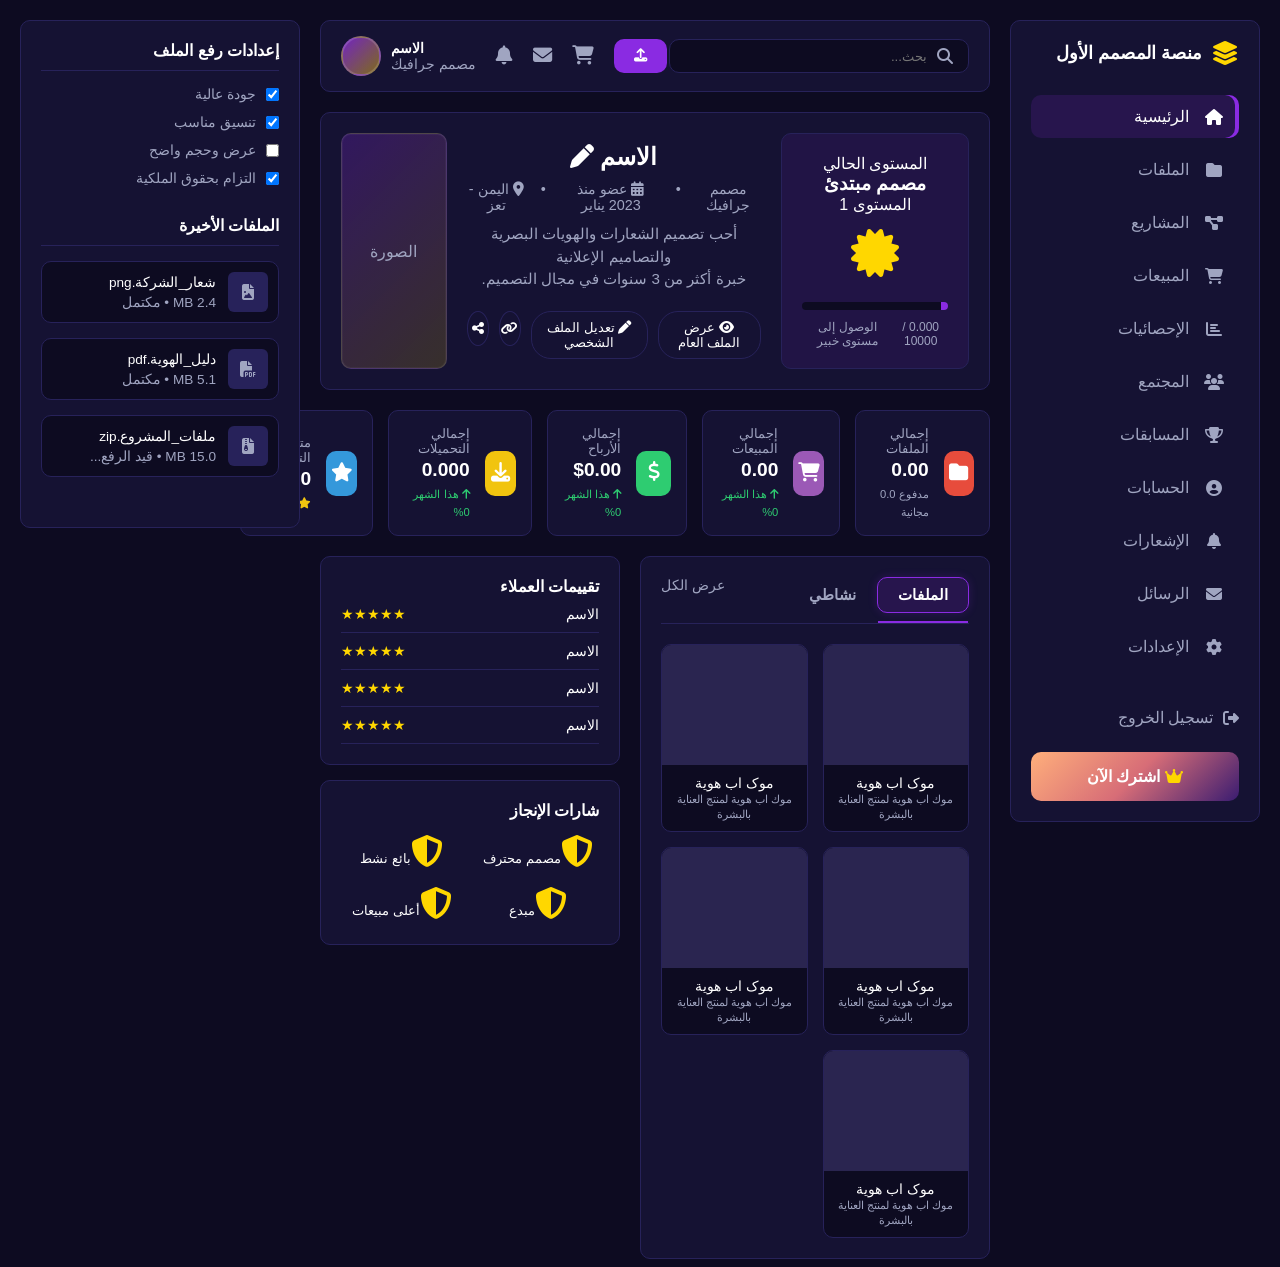
==== commit 10a70ec6: "FIRST3" ====
--- a/index.html
+++ b/index.html
@@ -73,7 +73,7 @@
                             <span class="u-name">الاسم</span>
                             <span class="u-title">مصمم جرافيك</span>
                         </div>
-                        <div class="u-avatar"></div>
+                        <div class="u-avatar" id="headerProfileAvatar"></div>
                     </div>
                 </div>
             </header>
@@ -114,7 +114,7 @@
                     </div>
 
                     <div class="user-image-box">
-                        <div class="image-placeholder">الصورة</div>
+                        <div class="image-placeholder" id="profileImagePreview"><span>الصورة</span></div>
                     </div>
                 </div>
 
@@ -258,8 +258,12 @@
                                 <textarea id="profileBio" rows="4" placeholder="اكتب نبذة مختصرة عن خبرتك ومهاراتك..."></textarea>
                             </label>
                             <label class="settings-field full-width">
-                                <span>رابط الصورة الشخصية</span>
+                                <span>الصورة الشخصية</span>
+                                <input type="file" id="profileImageFile" accept="image/*">
                                 <input type="url" id="profileImage" placeholder="https://example.com/photo.jpg">
+                                <div class="profile-photo-preview" id="profilePhotoPreview">
+                                    <span>سيظهر هنا المعاينة</span>
+                                </div>
                             </label>
                         </div>
 
--- a/styles.css
+++ b/styles.css
@@ -438,7 +438,29 @@
     width: 150px;
 }
 .image-placeholder {
-    width: 100%; height: 100%; min-height: 150px; background-color: rgba(255,255,255,0.1); border-radius: var(--border-rad); display: flex; align-items: center; justify-content: center; color: var(--text-muted);
+    width: 100%; height: 100%; min-height: 150px; background: linear-gradient(135deg, rgba(138,43,226,0.25), rgba(255,215,0,0.15)); border: 1px solid rgba(255,255,255,0.12); border-radius: var(--border-rad); display: flex; align-items: center; justify-content: center; color: var(--text-muted); overflow: hidden; box-shadow: inset 0 0 0 1px rgba(255,255,255,0.04);
+}
+.image-placeholder img {
+    width: 100%; height: 100%; object-fit: cover;
+}
+.image-placeholder.has-image {
+    padding: 0;
+}
+.u-avatar {
+    width: 40px; height: 40px; background: linear-gradient(135deg, rgba(138,43,226,0.8), rgba(255,215,0,0.45)); border-radius: 50%; display: flex; align-items: center; justify-content: center; color: white; overflow: hidden; border: 2px solid rgba(255,255,255,0.15);
+}
+.u-avatar img {
+    width: 100%; height: 100%; object-fit: cover;
+}
+.profile-photo-preview {
+    min-height: 120px; border: 1px dashed var(--border-neon); border-radius: var(--border-rad); display: flex; align-items: center; justify-content: center; background: rgba(255,255,255,0.03); color: var(--text-muted); overflow: hidden;
+}
+.profile-photo-preview img {
+    width: 100%; height: 100%; object-fit: cover;
+}
+.profile-photo-preview.has-image {
+    border-style: solid;
+    border-color: rgba(138,43,226,0.4);
 }
 
 /* ========================================= */
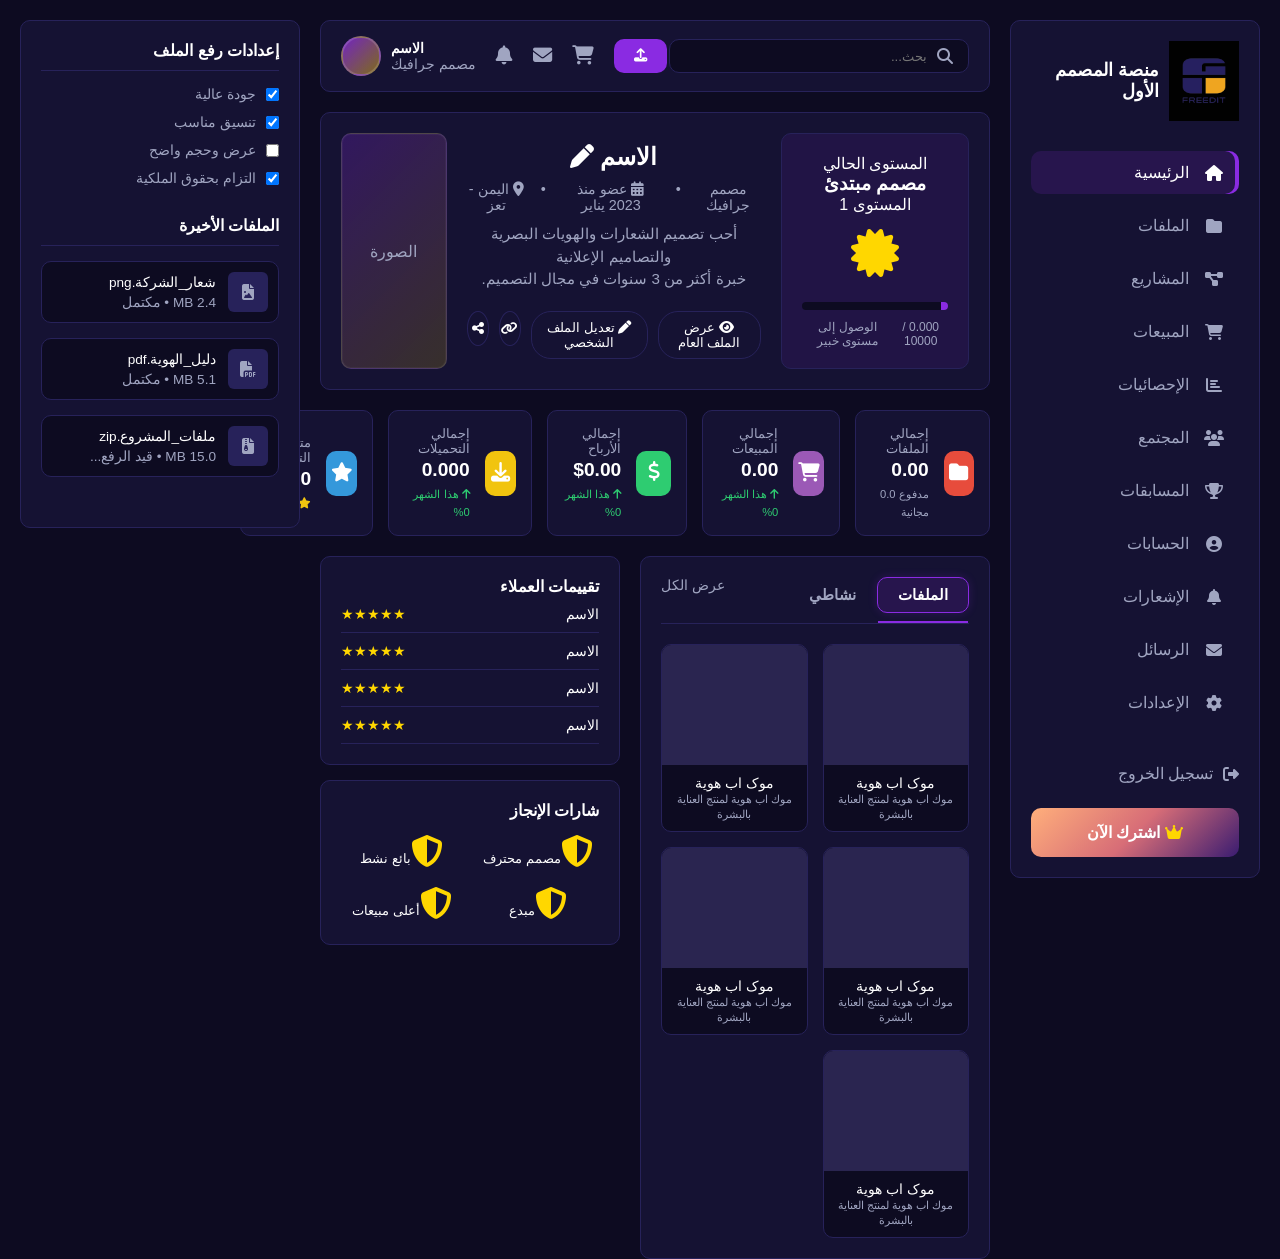
==== commit 8c664783: "FIRST4" ====
--- a/index.html
+++ b/index.html
@@ -16,7 +16,7 @@
 
         <aside class="sidebar right-sidebar" id="sidebarRight">
             <div class="brand">
-                <i class="fas fa-layer-group brand-icon"></i>
+                <img src="IMG-20260719-WA0045.jpg" alt="" width="80" height="80">
                 <h2>منصة المصمم الأول</h2>
             </div>
             <!-- شريط التنقل الجانبي  -->
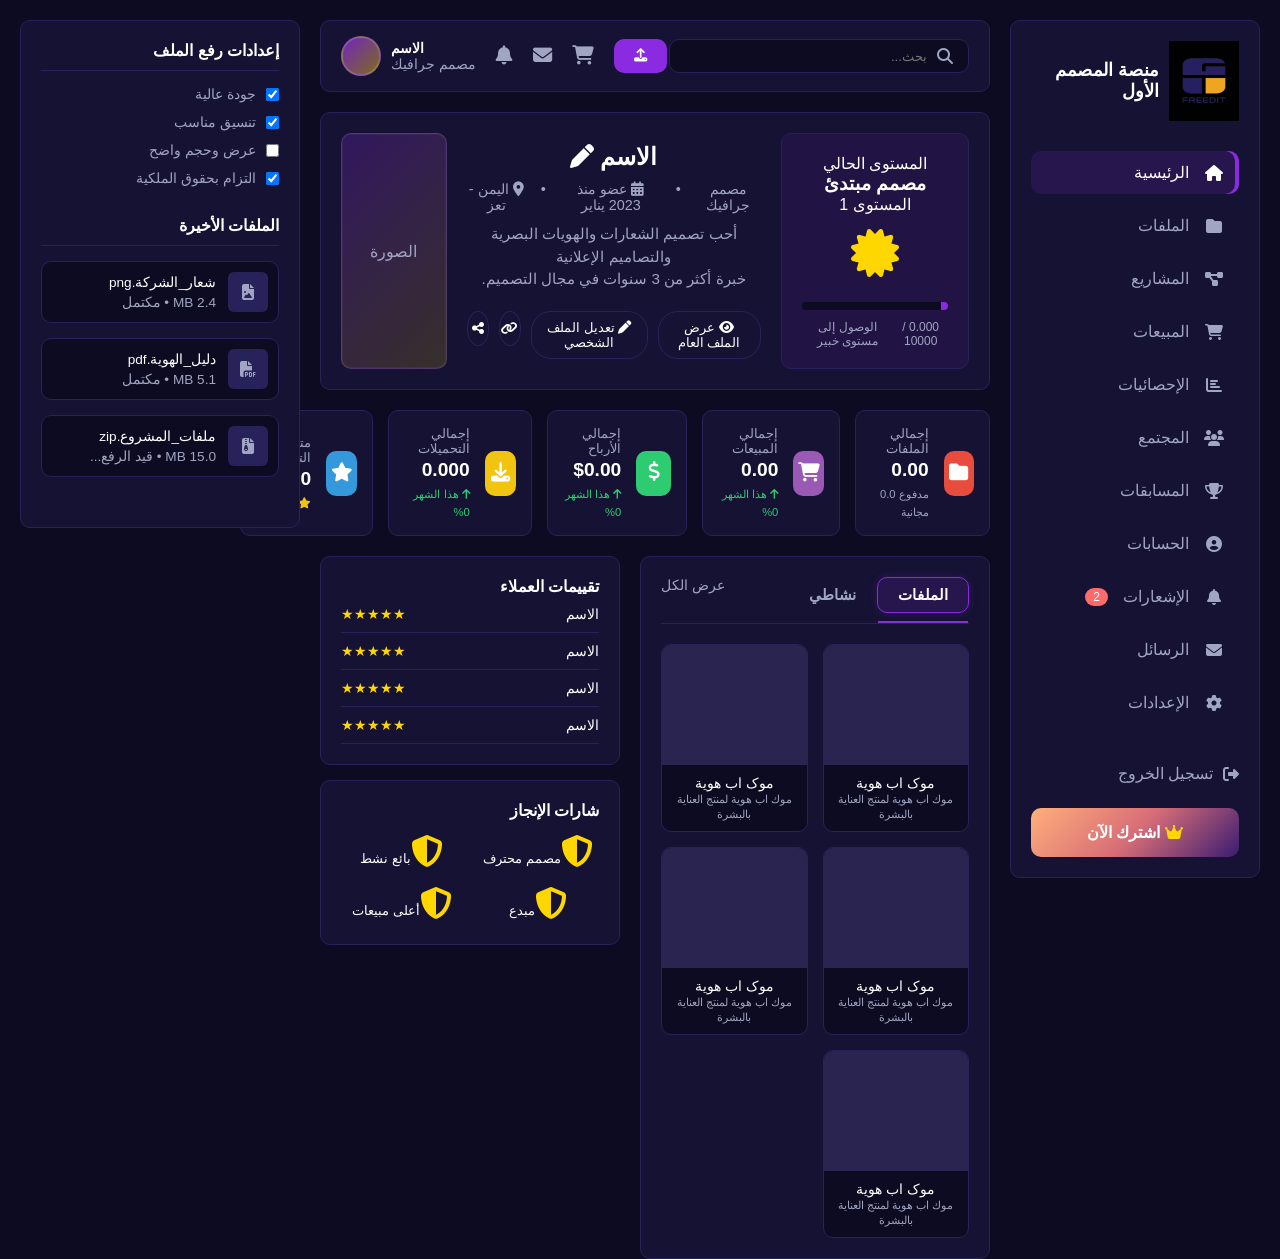
==== commit f78308e3: "FIRST677" ====
--- a/index.html
+++ b/index.html
@@ -30,7 +30,7 @@
                     <li data-target="community-section"><i class="fas fa-users"></i> المجتمع</li>
                     <li data-target="freedit-section"><i class="fas fa-trophy"></i> المسابقات</li>
                     <li data-target="accounts-section"><i class="fas fa-user-circle"></i> الحسابات</li>
-                    <li data-target="notifications-section"><i class="fas fa-bell"></i> الإشعارات</li>
+                    <li data-target="notifications-section" class="has-unread"><i class="fas fa-bell"></i> الإشعارات <span class="nav-badge">2</span></li>
                     <li data-target="messages-section"><i class="fas fa-envelope"></i> الرسائل</li>
                     <li data-target="settings-section"><i class="fas fa-cog"></i> الإعدادات</li>
                 </ul>
@@ -226,6 +226,120 @@
                     </div>
                 </div>
 
+            </div>
+
+            <div id="community-section" class="content-section">
+                <div class="community-hero card-container">
+                    <div class="community-hero-illustration">
+                        <img src="https://images.unsplash.com/photo-1524504388940-b1c1722653e1?auto=format&fit=crop&w=800&q=80" alt="مجموعة مصممين" />
+                    </div>
+                    <div class="community-hero-text">
+                        <span class="section-badge">المجتمع</span>
+                        <h2>مرحبا بك في مجتمع المصممين</h2>
+                        <p>شارك أعمالك واحصل على ملاحظات، واكتشف فرص تعاون مع مصممين من جميع أنحاء العالم.</p>
+                        <div class="community-stats">
+                            <div class="stat-card-small">
+                                <span class="stat-value">0.000</span>
+                                <small>إجمالي الأعضاء</small>
+                            </div>
+                            <div class="stat-card-small">
+                                <span class="stat-value">0.000</span>
+                                <small>المشاركات</small>
+                            </div>
+                            <div class="stat-card-small">
+                                <span class="stat-value">0.000</span>
+                                <small>التفاعلات</small>
+                            </div>
+                        </div>
+                    </div>
+                </div>
+
+                <div class="community-post-box card-container">
+                    <div class="post-box-row">
+                        <div class="post-author-avatar"></div>
+                        <input type="text" class="post-input" placeholder="ماذا تريد أن تشارك اليوم مع المجتمع؟" />
+                        <button type="button" class="btn-photo"><i class="fas fa-camera"></i></button>
+                    </div>
+                    <button type="button" class="primary-upload-btn">نشر</button>
+                </div>
+
+                <div class="community-posts-list">
+                    <div class="post-card" data-post-id="post-1">
+                        <div class="post-card-meta">
+                            <div class="post-author">
+                                <div class="author-avatar"></div>
+                                <div>
+                                    <strong>عمار محمد علي</strong>
+                                    <span>منذ ساعتين</span>
+                                </div>
+                            </div>
+                        </div>
+                        <div class="post-content">ما هي أفضل الأدوات لتصميم تجربة المستخدم للمبتدئين؟</div>
+                        <div class="post-card-footer">
+                            <button type="button" class="outline-btn"><i class="fas fa-thumbs-up"></i> 0.0</button>
+                            <button type="button" class="outline-btn"><i class="fas fa-share"></i> مشاركة</button>
+                        </div>
+                    </div>
+                    <div class="post-card" data-post-id="post-2">
+                        <div class="post-card-meta">
+                            <div class="post-author">
+                                <div class="author-avatar"></div>
+                                <div>
+                                    <strong>عمار محمد علي</strong>
+                                    <span>منذ ساعتين</span>
+                                </div>
+                            </div>
+                        </div>
+                        <div class="post-content">ما هي أفضل الأدوات لتصميم تجربة المستخدم للمبتدئين؟</div>
+                        <div class="post-card-footer">
+                            <button type="button" class="outline-btn"><i class="fas fa-thumbs-up"></i> 0.0</button>
+                            <button type="button" class="outline-btn"><i class="fas fa-share"></i> مشاركة</button>
+                        </div>
+                    </div>
+                </div>
+            </div>
+
+            <div id="notifications-section" class="content-section">
+                <div class="notifications-header card-container">
+                    <div>
+                        <h3>الإشعارات</h3>
+                        <p>تبقيك هذه التنبيهات على اطلاع فوري بكل التفاعلات داخل المجتمع.</p>
+                    </div>
+                    <span class="notification-status-badge">جديدة</span>
+                </div>
+
+                <div class="notification-list card-container" id="notificationsList">
+                    <div class="notification-item unread" data-post-id="post-1">
+                        <div class="notification-avatar"></div>
+                        <div class="notification-body">
+                            <strong>أحمد محمد</strong>
+                            <p>أعجب بمنشورك: "ما هي أفضل الأدوات لتصميم تجربة المستخدم للمبتدئين؟"</p>
+                        </div>
+                        <div class="notification-meta">
+                            <span>قبل دقيقة</span>
+                        </div>
+                    </div>
+                    <div class="notification-item unread" data-post-id="post-1">
+                        <div class="notification-avatar"></div>
+                        <div class="notification-body">
+                            <strong>سارة خالد</strong>
+                            <p>علّقت على منشورك: "هذا موضوع مهم للمبتدئين!"</p>
+                        </div>
+                        <div class="notification-meta">
+                            <span>قبل 5 دقائق</span>
+                        </div>
+                    </div>
+                    <div class="notification-item" data-post-id="post-2">
+                        <div class="notification-avatar"></div>
+                        <div class="notification-body">
+                            <strong>مصممة بارزة</strong>
+                            <p>نشرت منشورًا جديدًا في المجتمع.</p>
+                        </div>
+                        <div class="notification-meta">
+                            <span>قبل 20 دقيقة</span>
+                        </div>
+                    </div>
+                </div>
             </div>
 
             <div id="settings-section" class="content-section">
@@ -516,7 +630,6 @@
 
 
             <div id="sales-section" class="content-section">
-
                 <div class="sales-summary-grid">
                     <div class="summary-card">
                         <p>إجمالي المبيعات</p>
@@ -540,26 +653,62 @@
                     <div class="stats-graph-metrics">
                         <div class="metric-card">
                             <p>الأرباح</p>
-                            <h4 id="profitStatValue">$0</h4>
-                            <div class="metric-bar"><div id="profitBar"></div></div>
+                            <h4 id="profitStatValue">$8,900</h4>
+                            <div class="metric-bar"><div id="profitBar" style="width: 78%"></div></div>
                         </div>
                         <div class="metric-card">
                             <p>المبيعات</p>
-                            <h4 id="salesStatValue">$0</h4>
-                            <div class="metric-bar"><div id="salesBar"></div></div>
+                            <h4 id="salesStatValue">$12,450</h4>
+                            <div class="metric-bar"><div id="salesBar" style="width: 82%"></div></div>
                         </div>
                         <div class="metric-card">
                             <p>المشتركين</p>
-                            <h4 id="subsStatValue">0</h4>
-                            <div class="metric-bar"><div id="subsBar"></div></div>
-                        </div>
-                    </div>
-                </div>
-
-                <div class="sales-chart-container">
-                    <h3>تحليل المبيعات الشهري</h3>
-                    <div class="chart-placeholder">
-                        <p>تمثيل بياني للمبيعات (مساحة الرسم)</p>
+                            <h4 id="subsStatValue">1,240</h4>
+                            <div class="metric-bar"><div id="subsBar" style="width: 71%"></div></div>
+                        </div>
+                    </div>
+                </div>
+
+                <div class="sales-charts-grid">
+                    <div class="sales-chart-card">
+                        <h4>مبيعات هذا الشهر</h4>
+                        <div class="mini-chart">
+                            <span style="height: 40%"></span>
+                            <span style="height: 62%"></span>
+                            <span style="height: 78%"></span>
+                            <span style="height: 92%"></span>
+                            <span style="height: 88%"></span>
+                            <span style="height: 100%"></span>
+                        </div>
+                    </div>
+                    <div class="sales-chart-card">
+                        <h4>الطلبات المؤكدة</h4>
+                        <div class="mini-chart donut-chart">
+                            <div class="donut-center">82%</div>
+                        </div>
+                    </div>
+                    <div class="sales-chart-card">
+                        <h4>المشتركون الجدد</h4>
+                        <div class="mini-chart">
+                            <span style="height: 25%"></span>
+                            <span style="height: 45%"></span>
+                            <span style="height: 68%"></span>
+                            <span style="height: 82%"></span>
+                            <span style="height: 90%"></span>
+                            <span style="height: 96%"></span>
+                        </div>
+                    </div>
+                    <div class="sales-chart-card">
+                        <h4>نسبة التحويل</h4>
+                        <div class="mini-chart donut-chart secondary">
+                            <div class="donut-center">64%</div>
+                        </div>
+                    </div>
+                    <div class="sales-chart-card wide-card">
+                        <h4>الربح مقابل المبيعات</h4>
+                        <div class="area-chart">
+                            <div class="area-fill"></div>
+                        </div>
                     </div>
                 </div>
 
--- a/styles.css
+++ b/styles.css
@@ -458,6 +458,377 @@
 .profile-photo-preview img {
     width: 100%; height: 100%; object-fit: cover;
 }
+
+.community-hero {
+    display: grid;
+    grid-template-columns: 1.1fr 0.9fr;
+    gap: 25px;
+    padding: 28px;
+    background: linear-gradient(180deg, rgba(23, 11, 58, 0.95) 0%, rgba(43, 24, 109, 0.95) 100%);
+    border: 1px solid rgba(255,255,255,0.08);
+    color: #ffffff;
+    min-height: 280px;
+    align-items: center;
+}
+
+.community-hero-text {
+    max-width: 100%;
+}
+
+.section-badge {
+    display: inline-flex;
+    align-items: center;
+    justify-content: center;
+    background: rgba(255,255,255,0.08);
+    padding: 8px 16px;
+    border-radius: 999px;
+    color: #dbe4ff;
+    margin-bottom: 18px;
+    font-size: 0.9rem;
+}
+
+.community-hero h2 {
+    margin-bottom: 14px;
+    font-size: 2.35rem;
+    line-height: 1.05;
+}
+
+.community-hero p {
+    color: rgba(255,255,255,0.75);
+    margin-bottom: 24px;
+    line-height: 1.75;
+    max-width: 620px;
+}
+
+.community-stats {
+    display: flex;
+    gap: 16px;
+    justify-content: flex-start;
+    flex-wrap: wrap;
+}
+
+.stat-card-small {
+    background: rgba(255,255,255,0.06);
+    border: 1px solid rgba(255,255,255,0.08);
+    padding: 16px 18px;
+    border-radius: 18px;
+    min-width: 150px;
+    text-align: right;
+}
+
+.stat-card-small small {
+    display: block;
+    color: rgba(255,255,255,0.68);
+    margin-top: 4px;
+}
+
+.stat-value {
+    display: block;
+    font-size: 1.7rem;
+    font-weight: 700;
+    color: #ffffff;
+}
+
+.community-hero-illustration {
+    min-height: 260px;
+    border-radius: 24px;
+    overflow: hidden;
+    position: relative;
+}
+
+.community-hero-illustration img {
+    width: 100%;
+    height: 100%;
+    object-fit: cover;
+}
+
+.community-post-box,
+.community-posts-list,
+.card-container {
+    background-color: rgba(8, 8, 28, 0.95);
+    border: 1px solid rgba(255,255,255,0.08);
+    border-radius: var(--border-rad);
+}
+
+.community-post-box {
+    padding: 18px;
+    display: flex;
+    flex-direction: column;
+    gap: 16px;
+}
+
+.post-box-row {
+    display: flex;
+    align-items: center;
+    gap: 14px;
+    background: rgba(255,255,255,0.02);
+    border: 1px solid rgba(255,255,255,0.08);
+    border-radius: 18px;
+    padding: 10px 14px;
+}
+
+.post-author-avatar {
+    min-width: 54px;
+    min-height: 54px;
+    border-radius: 50%;
+    border: 1px solid rgba(255,255,255,0.12);
+    background: radial-gradient(circle at top left, #7053ff, #301d8f);
+    box-shadow: 0 0 0 1px rgba(255,255,255,0.05);
+}
+
+.post-input {
+    flex: 1;
+    background: transparent;
+    border: none;
+    color: #ffffff;
+    font-size: 1rem;
+    outline: none;
+    min-height: 54px;
+    padding: 12px 0;
+}
+
+.post-input::placeholder {
+    color: rgba(255,255,255,0.55);
+}
+
+.btn-photo {
+    min-width: 50px;
+    min-height: 50px;
+    border-radius: 18px;
+    border: 1px solid rgba(255,255,255,0.12);
+    background: rgba(255,255,255,0.05);
+    color: #ffffff;
+    display: inline-flex;
+    align-items: center;
+    justify-content: center;
+    cursor: pointer;
+}
+
+.primary-upload-btn {
+    align-self: flex-end;
+    background: linear-gradient(135deg, #6555ff, #8761ff);
+    color: #ffffff;
+    border: none;
+    padding: 14px 28px;
+    border-radius: 18px;
+    cursor: pointer;
+    font-size: 1rem;
+    transition: transform 0.2s ease, filter 0.2s ease;
+}
+
+.primary-upload-btn:hover {
+    filter: brightness(1.05);
+    transform: translateY(-1px);
+}
+
+.community-posts-list {
+    display: grid;
+    gap: 18px;
+}
+
+.post-card {
+    padding: 18px;
+    border-radius: 18px;
+    background: rgba(255,255,255,0.03);
+    display: flex;
+    flex-direction: column;
+    gap: 18px;
+}
+
+.post-card-meta {
+    display: flex;
+    justify-content: space-between;
+    align-items: center;
+}
+
+.post-author {
+    display: flex;
+    align-items: center;
+    gap: 14px;
+}
+
+.post-author > div {
+    display: flex;
+    flex-direction: column;
+    gap: 4px;
+}
+
+.author-avatar {
+    width: 50px;
+    height: 50px;
+    border-radius: 50%;
+    background: radial-gradient(circle at top left, #5f8ef6, #2b5cc5);
+    box-shadow: inset 0 0 0 1px rgba(255,255,255,0.08);
+    border: 1px solid rgba(255,255,255,0.12);
+}
+
+.post-author strong {
+    color: #ffffff;
+    font-size: 1rem;
+}
+
+.post-author span {
+    color: rgba(255,255,255,0.65);
+    font-size: 0.88rem;
+}
+
+.post-content {
+    color: rgba(255,255,255,0.92);
+    line-height: 1.8;
+    font-size: 1rem;
+}
+
+.post-card-footer {
+    display: flex;
+    align-items: center;
+    justify-content: flex-start;
+    gap: 12px;
+    flex-wrap: wrap;
+}
+
+.post-card-footer .outline-btn {
+    padding: 11px 18px;
+    border-radius: 999px;
+    font-size: 0.95rem;
+    color: rgba(255,255,255,0.88);
+    border: 1px solid rgba(255,255,255,0.1);
+    background: rgba(255,255,255,0.03);
+}
+
+.post-card-footer .outline-btn i {
+    margin-left: 8px;
+}
+
+.notification-list {
+    display: flex;
+    flex-direction: column;
+    gap: 14px;
+    padding: 20px;
+}
+
+.notification-item {
+    display: grid;
+    grid-template-columns: auto 1fr auto;
+    gap: 16px;
+    align-items: center;
+    padding: 18px 16px;
+    border-radius: 18px;
+    border: 1px solid rgba(255,255,255,0.08);
+    background: rgba(255,255,255,0.03);
+    cursor: pointer;
+    transition: background 0.2s ease;
+}
+
+.notification-item:hover {
+    background: rgba(255,255,255,0.08);
+}
+
+.notification-item.unread {
+    background: rgba(104, 87, 255, 0.18);
+    border-color: rgba(104, 87, 255, 0.35);
+}
+
+.notification-avatar {
+    width: 48px;
+    height: 48px;
+    border-radius: 50%;
+    background: linear-gradient(135deg, #4d78ff, #1f3eb8);
+    border: 1px solid rgba(255,255,255,0.12);
+}
+
+.notification-body {
+    display: flex;
+    flex-direction: column;
+    gap: 6px;
+}
+
+.notification-body strong {
+    color: #ffffff;
+    font-size: 1rem;
+}
+
+.notification-body p {
+    margin: 0;
+    color: rgba(255,255,255,0.80);
+    font-size: 0.95rem;
+    line-height: 1.5;
+}
+
+.notification-meta span {
+    color: rgba(255,255,255,0.55);
+    font-size: 0.82rem;
+}
+
+.notifications-header {
+    display: flex;
+    justify-content: space-between;
+    align-items: center;
+    gap: 20px;
+    padding: 24px;
+    margin-bottom: 18px;
+}
+
+.notifications-header h3 {
+    margin: 0 0 6px;
+}
+
+.notification-status-badge {
+    background: #ff6b6b;
+    color: #ffffff;
+    padding: 10px 16px;
+    border-radius: 999px;
+    font-size: 0.85rem;
+}
+
+.has-unread {
+    position: relative;
+}
+
+.has-unread .nav-badge {
+    margin-left: 8px;
+    background: #ff6b6b;
+    color: white;
+    border-radius: 999px;
+    padding: 2px 8px;
+    font-size: 0.75rem;
+}
+
+@media (max-width: 960px) {
+    .community-hero {
+        grid-template-columns: 1fr;
+        text-align: center;
+    }
+
+    .community-hero-text,
+    .community-hero-illustration {
+        width: 100%;
+    }
+
+    .community-stats {
+        justify-content: center;
+    }
+
+    .post-box-row {
+        flex-wrap: wrap;
+    }
+
+    .primary-upload-btn {
+        align-self: stretch;
+    }
+
+    .notification-item {
+        grid-template-columns: auto 1fr;
+    }
+
+    .notifications-header {
+        flex-direction: column;
+        align-items: flex-start;
+        text-align: left;
+    }
+}
+        width: 100%;
+    }
+}
 .profile-photo-preview.has-image {
     border-style: solid;
     border-color: rgba(138,43,226,0.4);
@@ -1039,6 +1410,86 @@
     margin-top: 10px;
 }
 
+.sales-charts-grid {
+    display: grid;
+    grid-template-columns: repeat(3, minmax(0, 1fr));
+    gap: 20px;
+    margin-bottom: 25px;
+}
+.sales-chart-card {
+    background: linear-gradient(135deg, rgba(138,43,226,0.14), rgba(255,255,255,0.03));
+    border: 1px solid var(--border-neon);
+    border-radius: var(--border-rad);
+    padding: 20px;
+    min-height: 220px;
+    display: flex;
+    flex-direction: column;
+    justify-content: space-between;
+}
+.sales-chart-card h4 {
+    margin-bottom: 15px;
+    font-size: 1rem;
+}
+.wide-card {
+    grid-column: span 2;
+}
+.mini-chart {
+    display: flex;
+    align-items: flex-end;
+    justify-content: space-between;
+    gap: 8px;
+    height: 120px;
+    padding-top: 10px;
+}
+.mini-chart span {
+    flex: 1;
+    border-radius: 999px 999px 4px 4px;
+    background: linear-gradient(180deg, #8a2be2, #4dd0e1);
+    min-height: 20px;
+}
+.donut-chart {
+    position: relative;
+    width: 110px;
+    height: 110px;
+    margin: 0 auto;
+    border-radius: 50%;
+    background: conic-gradient(#8a2be2 0 82%, rgba(255,255,255,0.08) 82% 100%);
+}
+.donut-chart.secondary {
+    background: conic-gradient(#4dd0e1 0 64%, rgba(255,255,255,0.08) 64% 100%);
+}
+.donut-center {
+    position: absolute;
+    inset: 18px;
+    border-radius: 50%;
+    background: var(--bg-card);
+    display: flex;
+    align-items: center;
+    justify-content: center;
+    font-weight: bold;
+    color: var(--text-main);
+}
+.area-chart {
+    position: relative;
+    height: 120px;
+    border-radius: 16px;
+    background: linear-gradient(180deg, rgba(138,43,226,0.25), rgba(77,208,225,0.08));
+    overflow: hidden;
+}
+.area-chart::before {
+    content: '';
+    position: absolute;
+    inset: 0;
+    background: linear-gradient(90deg, transparent 0%, rgba(255,255,255,0.18) 50%, transparent 100%);
+}
+.area-fill {
+    position: absolute;
+    inset: 20px 12px 0 12px;
+    border-radius: 12px 12px 0 0;
+    background: linear-gradient(180deg, rgba(255,255,255,0.3), rgba(138,43,226,0.2));
+    clip-path: polygon(0 70%, 8% 62%, 18% 72%, 30% 48%, 42% 52%, 56% 28%, 68% 34%, 84% 10%, 100% 18%, 100% 100%, 0 100%);
+}
+
 .sales-chart-container {
     background-color: var(--bg-card);
     border: 1px solid var(--border-neon);
@@ -1067,6 +1518,8 @@
 @media (max-width: 768px) {
     .sales-summary-grid { grid-template-columns: 1fr; }
     .stats-graph-metrics { grid-template-columns: 1fr; }
+    .sales-charts-grid { grid-template-columns: 1fr; }
+    .wide-card { grid-column: span 1; }
 }
 
 /* ========================================= */
